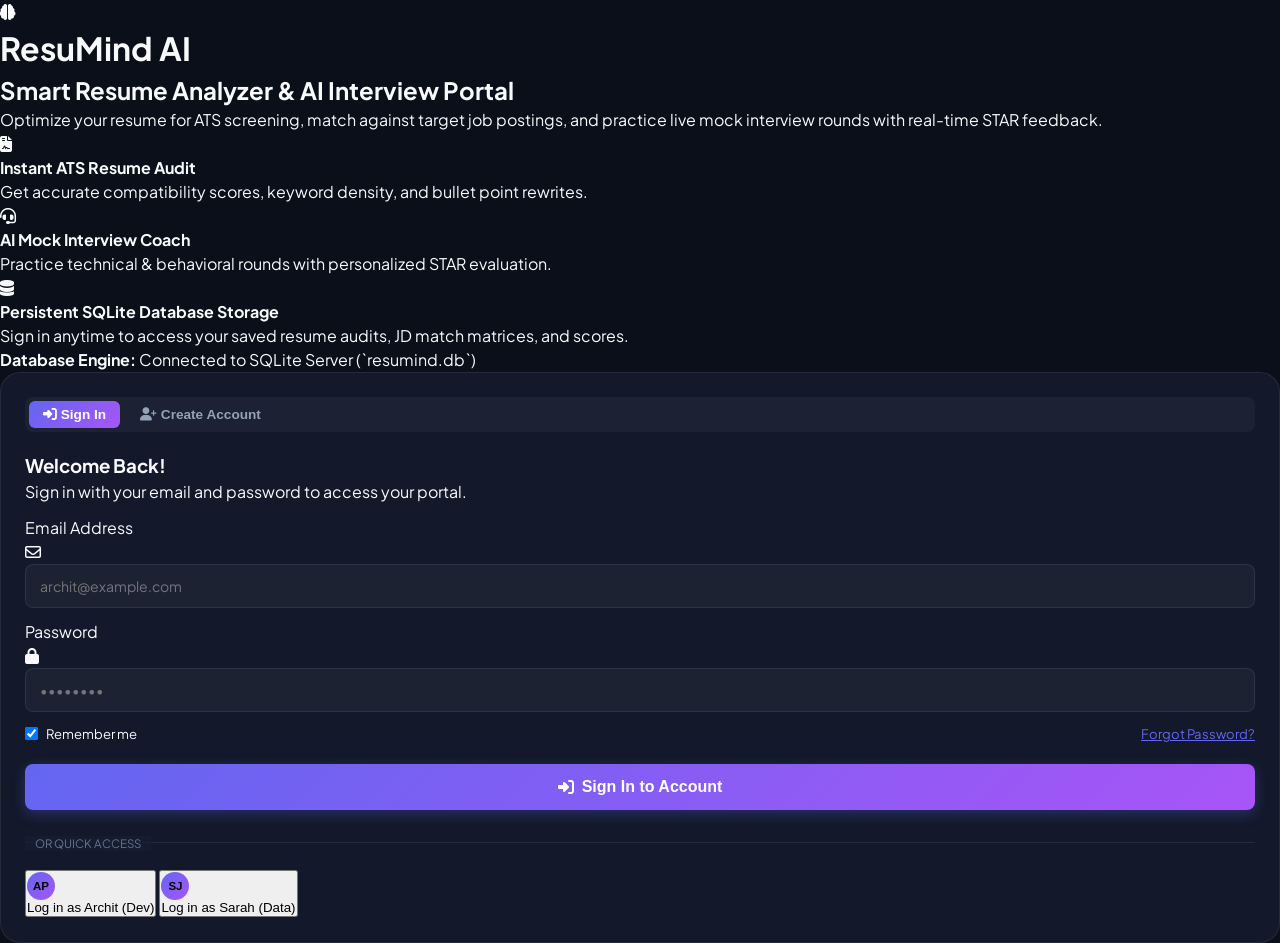
==== index.html @ c238dc4d "to change in INDEX new add option" ====
<!DOCTYPE html>
<html lang="en">

<head>
  <meta charset="UTF-8">
  <meta name="viewport" content="width=device-width, initial-scale=1.0">
  <title>ResuMind AI | Smart Resume Analyzer & Interview Portal</title>
  <link rel="preconnect" href="https://fonts.googleapis.com">
  <link rel="preconnect" href="https://fonts.gstatic.com" crossorigin>
  <link
    href="https://fonts.googleapis.com/css2?family=Plus+Jakarta+Sans:wght@300;400;500;600;700;800&family=Space+Grotesk:wght@500;700&display=swap"
    rel="stylesheet">
  <link rel="stylesheet" href="https://cdnjs.cloudflare.com/ajax/libs/font-awesome/6.4.0/css/all.min.css">
  <link rel="stylesheet" href="styles.css">
</head>

<body class="dark-theme">

  <!-- ==========================================================================
       DEDICATED FULL-SCREEN AUTHENTICATION & LANDING PAGE (VISUAL LOGIN / SIGNUP)
       ========================================================================== -->
  <div id="authLandingView" class="auth-landing-container">
    <div class="auth-landing-bg">
      <div class="glow-sphere sphere-1"></div>
      <div class="glow-sphere sphere-2"></div>
    </div>

    <div class="auth-landing-content">
      <!-- Left Column: Branding & Feature Highlights -->
      <div class="auth-brand-col">
        <div class="brand-large">
          <div class="logo-icon-lg">
            <i class="fa-solid fa-brain"></i>
          </div>
          <h1>ResuMind <span class="badge-ai-lg">AI</span></h1>
        </div>

        <h2 class="auth-hero-title">Smart Resume Analyzer & AI Interview Portal</h2>
        <p class="auth-hero-subtitle">Optimize your resume for ATS screening, match against target job postings, and
          practice live mock interview rounds with real-time STAR feedback.</p>

        <div class="feature-bullets">
          <div class="f-item">
            <div class="f-icon purple"><i class="fa-solid fa-file-contract"></i></div>
            <div>
              <strong>Instant ATS Resume Audit</strong>
              <p>Get accurate compatibility scores, keyword density, and bullet point rewrites.</p>
            </div>
          </div>

          <div class="f-item">
            <div class="f-icon blue"><i class="fa-solid fa-headset"></i></div>
            <div>
              <strong>AI Mock Interview Coach</strong>
              <p>Practice technical & behavioral rounds with personalized STAR evaluation.</p>
            </div>
          </div>

          <div class="f-item">
            <div class="f-icon emerald"><i class="fa-solid fa-database"></i></div>
            <div>
              <strong>Persistent SQLite Database Storage</strong>
              <p>Sign in anytime to access your saved resume audits, JD match matrices, and scores.</p>
            </div>
          </div>
        </div>

        <div class="auth-status-chip">
          <span class="dot online"></span> <strong>Database Engine:</strong> Connected to SQLite Server (`resumind.db`)
        </div>
      </div>

      <!-- Right Column: Login / Sign Up Card -->
      <div class="auth-card-col">
        <div class="glass-card auth-box">
          <div class="auth-box-header">
            <div class="auth-tabs">
              <button class="auth-tab-btn active" id="pageTabLogin" onclick="switchAuthPageView('login')">
                <i class="fa-solid fa-right-to-bracket"></i> Sign In
              </button>
              <button class="auth-tab-btn" id="pageTabRegister" onclick="switchAuthPageView('register')">
                <i class="fa-solid fa-user-plus"></i> Create Account
              </button>
            </div>
          </div>

          <div class="auth-box-body mt-4">
            <!-- SIGN IN FORM -->
            <form id="pageLoginForm" onsubmit="handlePageLoginSubmit(event)">
              <h3 class="auth-form-title">Welcome Back!</h3>
              <p class="auth-form-sub">Sign in with your email and password to access your portal.</p>

              <div class="form-group mt-3">
                <label>Email Address</label>
                <div class="input-icon-wrapper">
                  <i class="fa-regular fa-envelope input-icon"></i>
                  <input type="email" id="pLoginEmail" class="form-control ps-icon" placeholder="archit@example.com"
                    required>
                </div>
              </div>

              <div class="form-group mt-3">
                <label>Password</label>
                <div class="input-icon-wrapper">
                  <i class="fa-solid fa-lock input-icon"></i>
                  <input type="password" id="pLoginPassword" class="form-control ps-icon" placeholder="••••••••"
                    required>
                </div>
              </div>

              <div class="d-flex justify-content-between align-items-center mt-3" style="font-size: 0.82rem;">
                <label class="d-flex align-items-center gap-2" style="cursor: pointer;">
                  <input type="checkbox" checked> Remember me
                </label>
                <a href="#" class="text-purple" onclick="alert('Password reset link sent to registered email.')">Forgot
                  Password?</a>
              </div>

              <button type="submit" class="btn btn-primary w-100 mt-4 btn-lg" id="pLoginSubmitBtn">
                <i class="fa-solid fa-right-to-bracket"></i> Sign In to Account
              </button>

              <div class="or-divider mt-4"><span>OR QUICK ACCESS</span></div>

              <div class="demo-login-grid mt-3">
                <button type="button" class="btn-demo-chip"
                  onclick="quickLogin('archit@example.com', 'Archit Prajapati', 'Senior Full Stack Engineer')">
                  <span class="avatar-xs">AP</span> Log in as Archit (Dev)
                </button>
                <button type="button" class="btn-demo-chip"
                  onclick="quickLogin('sarah@example.com', 'Sarah Jenkins', 'Data Scientist')">
                  <span class="avatar-xs">SJ</span> Log in as Sarah (Data)
                </button>
              </div>
            </form>

            <!-- CREATE ACCOUNT FORM -->
            <form id="pageRegisterForm" class="hidden" onsubmit="handlePageRegisterSubmit(event)">
              <h3 class="auth-form-title">Create Free Account</h3>
              <p class="auth-form-sub">Register to save your resume versions, job matches, and interview logs to the
                database.</p>

              <div class="form-group mt-3">
                <label>Full Name</label>
                <div class="input-icon-wrapper">
                  <i class="fa-regular fa-user input-icon"></i>
                  <input type="text" id="pRegName" class="form-control ps-icon" placeholder="Archit Prajapati" required>
                </div>
              </div>

              <div class="form-group mt-3">
                <label>Email Address</label>
                <div class="input-icon-wrapper">
                  <i class="fa-regular fa-envelope input-icon"></i>
                  <input type="email" id="pRegEmail" class="form-control ps-icon" placeholder="archit@example.com"
                    required>
                </div>
              </div>

              <div class="form-group mt-3">
                <label>Target Job Role</label>
                <select id="pRegRole" class="form-select">
                  <option value="Senior Full Stack Software Engineer">Senior Full Stack Engineer</option>
                  <option value="Backend Developer (Node/Python)">Backend Developer</option>
                  <option value="Frontend Engineer (React/Next)">Frontend Engineer</option>
                  <option value="Data Scientist / AI Engineer">Data Scientist / AI Specialist</option>
                  <option value="DevOps & Cloud Engineer">DevOps & Cloud Engineer</option>
                  <option value="AI & Machine Learning">AI & ML</option>
                </select>
              </div>

              <div class="form-group mt-3">
                <label>Password</label>
                <div class="input-icon-wrapper">
                  <i class="fa-solid fa-lock input-icon"></i>
                  <input type="password" id="pRegPassword" class="form-control ps-icon"
                    placeholder="Create strong password" required>
                </div>
              </div>

              <button type="submit" class="btn btn-primary w-100 mt-4 btn-lg" id="pRegisterSubmitBtn">
                <i class="fa-solid fa-user-plus"></i> Create Account & Save to Database
              </button>
            </form>
          </div>
        </div>
      </div>
    </div>
  </div>

  <!-- ==========================================================================
       MAIN APPLICATION PORTAL (VISIBLE AFTER USER LOGS IN)
       ========================================================================== -->
  <div class="app-container hidden" id="mainAppPortal">
    <!-- Sidebar Navigation -->
    <aside class="sidebar">
      <div class="brand">
        <div class="logo-icon">
          <i class="fa-solid fa-brain"></i>
        </div>
        <div class="brand-text">
          <h2>ResuMind <span class="badge-ai">AI</span></h2>
          <p>Career Intelligence Suite</p>
        </div>
      </div>

      <nav class="nav-menu">
        <button class="nav-item active" data-tab="dashboard">
          <i class="fa-solid fa-chart-pie"></i>
          <span>Dashboard</span>
        </button>
        <button class="nav-item" data-tab="analyzer">
          <i class="fa-solid fa-file-contract"></i>
          <span>Resume Analyzer & ATS</span>
        </button>
        <button class="nav-item" data-tab="jd-match">
          <i class="fa-solid fa-bullseye"></i>
          <span>JD Matcher</span>
        </button>
        <button class="nav-item" data-tab="interview">
          <i class="fa-solid fa-headset"></i>
          <span>AI Mock Interview</span>
          <span class="live-tag">LIVE</span>
        </button>
        <button class="nav-item" data-tab="builder">
          <i class="fa-solid fa-wand-magic-sparkles"></i>
          <span>AI Resume Builder</span>
        </button>
      </nav>

      <div class="sidebar-card">
        <div class="sparkle-icon"><i class="fa-solid fa-bolt"></i></div>
        <h4 id="sidebarAiModelText">ResuMind AI Active</h4>
        <p id="sidebarAiProviderText">Backend AI Engine Connected</p>
        <div class="status-indicator">
          <span class="dot online" id="aiStatusDot"></span> <span id="aiStatusText">AI Online</span>
        </div>
      </div>

      <!-- User Profile Sidebar Footer -->
      <div class="user-profile-sm" id="sidebarUserProfile">
        <div class="avatar" id="sidebarAvatar">AP</div>
        <div class="user-info">
          <span class="name" id="sidebarUserName">Archit Prajapati</span>
          <span class="role" id="sidebarUserRole">Software Engineer</span>
        </div>
        <button class="btn-icon-xs ms-auto" title="Sign Out" onclick="logoutUser()"><i
            class="fa-solid fa-right-from-bracket"></i></button>
      </div>
    </aside>

    <!-- Main Content Area -->
    <main class="main-content">
      <!-- Top Header -->
      <header class="top-header">
        <div class="header-search">
          <i class="fa-solid fa-magnifying-glass"></i>
          <input type="text" placeholder="Search saved analyses, interview scenarios, templates...">
        </div>
        <div class="header-actions">
          <!-- Auth Header Pill -->
          <div id="authHeaderState"></div>

          <!-- Real AI is configured securely on the backend -->
          <button class="btn-icon" title="Notifications"><i class="fa-regular fa-bell"></i></button>
          <button class="btn btn-primary btn-sm" id="quickAnalyzeBtn" onclick="switchTab('analyzer')">
            <i class="fa-solid fa-plus"></i> New Analysis
          </button>
        </div>
      </header>

      <!-- TAB 1: DASHBOARD -->
      <section id="tab-dashboard" class="tab-page active">
        <div class="page-header">
          <div>
            <h1 class="page-title">Welcome back, <span id="welcomeUserNameText">Archit</span>!</h1>
            <p class="page-subtitle">Track your resume optimizations, ATS scores, and mock interview performance.</p>
          </div>
          <div class="date-badge" id="aiApiBannerBadge">
            <i class="fa-solid fa-database"></i> Database: <span class="text-green" id="dbStatusSpan">SQLite Active
              (`resumind.db`)</span>
          </div>
        </div>

        <div class="stats-grid">
          <div class="stat-card glass-card">
            <div class="stat-icon purple"><i class="fa-solid fa-gauge-high"></i></div>
            <div class="stat-details">
              <span class="stat-label">Avg ATS Score</span>
              <div class="stat-value-group">
                <h3 class="stat-number" id="dashAtsScore">88/100</h3>
                <span class="trend positive"><i class="fa-solid fa-arrow-trend-up"></i> +14%</span>
              </div>
              <p class="stat-sub">Top candidate tier</p>
            </div>
          </div>

          <div class="stat-card glass-card">
            <div class="stat-icon blue"><i class="fa-solid fa-comments"></i></div>
            <div class="stat-details">
              <span class="stat-label">Mock Interviews</span>
              <div class="stat-value-group">
                <h3 class="stat-number" id="dashInterviewCount">12 Sessions</h3>
                <span class="trend positive"><i class="fa-solid fa-circle-check"></i> 85% Mastery</span>
              </div>
              <p class="stat-sub">Completed with AI feedback</p>
            </div>
          </div>

          <div class="stat-card glass-card">
            <div class="stat-icon emerald"><i class="fa-solid fa-list-check"></i></div>
            <div class="stat-details">
              <span class="stat-label">Keyword Match Rate</span>
              <div class="stat-value-group">
                <h3 class="stat-number" id="dashMatchRate">92%</h3>
                <span class="trend positive"><i class="fa-solid fa-shield-halved"></i> Strong</span>
              </div>
              <p class="stat-sub">Aligned with target JD</p>
            </div>
          </div>

          <div class="stat-card glass-card">
            <div class="stat-icon amber"><i class="fa-solid fa-award"></i></div>
            <div class="stat-details">
              <span class="stat-label">Interview Readiness</span>
              <div class="stat-value-group">
                <h3 class="stat-number" id="dashReadinessLevel">High Ready</h3>
                <span class="badge badge-success">Shortlist Tier</span>
              </div>
              <p class="stat-sub">Based on AI simulations</p>
            </div>
          </div>
        </div>

        <div class="dashboard-grid">
          <!-- Recent Analyses -->
          <div class="dashboard-col left-col">
            <div class="card glass-card">
              <div class="card-header">
                <h3><i class="fa-solid fa-clock-rotate-left"></i> My Saved Resume Audits</h3>
                <button class="btn-text" onclick="switchTab('analyzer')">View All</button>
              </div>
              <div class="audit-list" id="dashboardAuditList"></div>
            </div>

            <!-- Quick Action Banners -->
            <div class="action-banner-grid">
              <div class="banner-card gradient-purple" onclick="switchTab('interview')">
                <div class="banner-text">
                  <h3>Start AI Mock Interview</h3>
                  <p>Practice live technical & behavioral questions with real-time feedback.</p>
                  <span class="btn-link">Launch Simulator <i class="fa-solid fa-arrow-right"></i></span>
                </div>
                <div class="banner-illustration"><i class="fa-solid fa-headset"></i></div>
              </div>

              <div class="banner-card gradient-blue" onclick="switchTab('jd-match')">
                <div class="banner-text">
                  <h3>Match Against Job Post</h3>
                  <p>Paste a job description to get instant keyword gap analysis.</p>
                  <span class="btn-link">Run Matcher <i class="fa-solid fa-arrow-right"></i></span>
                </div>
                <div class="banner-illustration"><i class="fa-solid fa-bullseye"></i></div>
              </div>
            </div>
          </div>

          <!-- Interview Readiness Radar & Insights -->
          <div class="dashboard-col right-col">
            <div class="card glass-card">
              <div class="card-header">
                <h3><i class="fa-solid fa-chart-radar"></i> Skill Breakdown</h3>
              </div>
              <div class="skill-bars">
                <div class="skill-bar-item">
                  <div class="skill-info">
                    <span>Technical Knowledge</span>
                    <span>90%</span>
                  </div>
                  <div class="progress-bg">
                    <div class="progress-fill" style="width: 90%;"></div>
                  </div>
                </div>
                <div class="skill-bar-item">
                  <div class="skill-info">
                    <span>STAR Method Answer Structure</span>
                    <span>82%</span>
                  </div>
                  <div class="progress-bg">
                    <div class="progress-fill" style="width: 82%;"></div>
                  </div>
                </div>
                <div class="skill-bar-item">
                  <div class="skill-info">
                    <span>ATS Formatting & Keywords</span>
                    <span>95%</span>
                  </div>
                  <div class="progress-bg">
                    <div class="progress-fill" style="width: 95%;"></div>
                  </div>
                </div>
              </div>
              <div class="ai-tip-box mt-4">
                <i class="fa-solid fa-database"></i>
                <p><strong>Database Status:</strong> All your resume audits, mock interview scores, and custom templates
                  are securely saved to your account in SQLite!</p>
              </div>
            </div>
          </div>
        </div>
      </section>

      <!-- TAB 2: RESUME ANALYZER & ATS -->
      <section id="tab-analyzer" class="tab-page">
        <div class="page-header">
          <div>
            <h1 class="page-title">Smart Resume Audit & ATS Breakdown</h1>
            <p class="page-subtitle">Upload your resume or paste resume text to get real AI scoring, formatting checks,
              and action verb enhancements.</p>
          </div>
        </div>

        <div class="analyzer-grid">
          <div class="card glass-card upload-section">
            <h3><i class="fa-solid fa-cloud-arrow-up"></i> Upload or Paste Resume</h3>

            <div class="drop-zone" id="dropZone">
              <div class="drop-zone-icon"><i class="fa-solid fa-file-arrow-up"></i></div>
              <h4>Drag & drop your resume file (.txt, .pdf)</h4>
              <p>Supports Text, PDF, or Word</p>
              <div class="or-divider"><span>OR</span></div>
              <input type="file" id="resumeFileInput" hidden accept=".pdf,.docx,.txt">
              <button class="btn btn-secondary" onclick="document.getElementById('resumeFileInput').click()">Browse
                Files</button>
            </div>

            <div class="form-group mt-3 text-start">
              <label>Or Paste Raw Resume Text directly:</label>
              <textarea id="rawResumeTextArea" class="form-textarea" rows="5"
                placeholder="Paste your full resume text here for real-time AI parsing..."></textarea>
            </div>

            <button class="btn btn-primary w-100 mt-3" id="analyzeResumeBtn">
              <i class="fa-solid fa-wand-magic-sparkles"></i> Analyze Resume with AI
            </button>

            <div class="sample-load-box">
              <span>Or load sample candidate profile:</span>
              <div class="sample-btns">
                <button class="btn-chip" onclick="loadSampleResume('software_eng')">Fullstack Developer</button>
                <button class="btn-chip" onclick="loadSampleResume('data_sci')">Data Scientist</button>
              </div>
            </div>
          </div>

          <div class="card glass-card audit-results-section" id="analysisResults">
            <div class="card-header">
              <h3><i class="fa-solid fa-square-poll-vertical"></i> AI Audit Report</h3>
              <span class="badge badge-purple" id="resumeRoleTag">Target: Senior Software Engineer</span>
            </div>

            <div class="score-banner">
              <div class="overall-score-circle">
                <svg viewBox="0 0 100 100">
                  <circle cx="50" cy="50" r="42" class="bg-circle"></circle>
                  <circle cx="50" cy="50" r="42" class="score-progress" id="scoreCircleProgress"
                    style="stroke-dashoffset: 40;"></circle>
                </svg>
                <div class="score-text">
                  <span id="scoreValue">88</span>
                  <small>/100</small>
                </div>
              </div>
              <div class="score-summary">
                <h4 id="scoreHeadline">Excellent ATS Compatibility!</h4>
                <p id="scoreSubhead">Your resume parses well with standard applicant tracking systems (Greenhouse,
                  Lever, Workday).</p>
                <div class="score-tags" id="scoreTagsBox">
                  <span class="tag tag-pass"><i class="fa-solid fa-check"></i> Clean Layout</span>
                  <span class="tag tag-pass"><i class="fa-solid fa-check"></i> Standard Fonts</span>
                  <span class="tag tag-warn"><i class="fa-solid fa-triangle-exclamation"></i> 2 Weak Action Verbs</span>
                </div>
              </div>
            </div>

            <div class="report-tabs">
              <button class="report-tab-btn active" data-report="ats">ATS Checks</button>
              <button class="report-tab-btn" data-report="keywords">Keywords Found</button>
              <button class="report-tab-btn" data-report="bullets">Bullet Point Enhancer</button>
            </div>

            <div class="report-content-box">
              <div id="subtab-ats" class="subtab-content active">
                <div class="check-list" id="atsCheckList">
                  <div class="check-item status-pass">
                    <i class="fa-solid fa-circle-check"></i>
                    <div class="check-details">
                      <strong>Contact Info & Links</strong>
                      <p>Email, Phone, LinkedIn, and GitHub links cleanly parsed.</p>
                    </div>
                  </div>
                  <div class="check-item status-pass">
                    <i class="fa-solid fa-circle-check"></i>
                    <div class="check-details">
                      <strong>Section Headings</strong>
                      <p>Standard sections detected: Experience, Education, Projects, Skills.</p>
                    </div>
                  </div>
                </div>
              </div>

              <div id="subtab-keywords" class="subtab-content">
                <div class="keyword-cloud-section">
                  <h4>Extracted Core Skills</h4>
                  <div class="pill-group" id="detectedSkills">
                    <span class="pill pill-green">JavaScript (ES6+)</span>
                    <span class="pill pill-green">React.js</span>
                    <span class="pill pill-green">Node.js</span>
                    <span class="pill pill-green">TypeScript</span>
                    <span class="pill pill-green">REST APIs</span>
                    <span class="pill pill-green">PostgreSQL</span>
                  </div>

                  <h4 class="mt-4">Missing High-Impact Industry Keywords</h4>
                  <div class="pill-group" id="missingSkills">
                    <span class="pill pill-red">+ CI/CD Pipelines</span>
                    <span class="pill pill-red">+ GraphQL</span>
                    <span class="pill pill-red">+ Microservices</span>
                  </div>
                </div>
              </div>

              <div id="subtab-bullets" class="subtab-content">
                <div id="bulletEnhanceContainer">
                  <div class="bullet-rewrite-card">
                    <div class="original-bullet">
                      <span class="label">Original Bullet Point:</span>
                      <p>"Worked on backend APIs using Node.js and improved application speed."</p>
                    </div>
                    <div class="ai-suggestion-box">
                      <span class="label-ai"><i class="fa-solid fa-wand-magic-sparkles"></i> AI Re-engineered (STAR
                        Method):</span>
                      <p class="highlight-text">"Architected and optimized scalable RESTful microservices using Node.js
                        & Express, reducing API response times by 38% for over 100k daily active users."</p>
                      <button class="btn btn-secondary btn-xs" onclick="copyText(this)">Copy Rewritten Bullet</button>
                    </div>
                  </div>
                </div>
              </div>
            </div>

          </div>
        </div>
      </section>

      <!-- TAB 3: JD MATCHER -->
      <section id="tab-jd-match" class="tab-page">
        <div class="page-header">
          <div>
            <h1 class="page-title">Job Description vs Resume Matcher</h1>
            <p class="page-subtitle">Compare your resume against a specific target job posting to uncover exact keyword
              gaps with AI.</p>
          </div>
        </div>

        <div class="jd-grid">
          <div class="card glass-card">
            <h3><i class="fa-solid fa-file-user"></i> 1. Enter Resume Text</h3>
            <textarea id="jdResumeTextArea" class="form-textarea" rows="5"
              placeholder="Paste your resume text here (or leave blank to use analyzed resume)..."></textarea>

            <h3 class="mt-4"><i class="fa-solid fa-align-left"></i> 2. Paste Job Description (JD)</h3>
            <textarea id="jdTextArea" class="form-textarea" rows="6"
              placeholder="Paste the target job requirements, responsibilities, and required qualifications here..."></textarea>

            <button class="btn btn-primary w-100 mt-3" id="runJdMatchBtn">
              <i class="fa-solid fa-bolt"></i> Run AI Matcher & Skill Gap Analysis
            </button>
          </div>

          <div class="card glass-card" id="jdMatchOutput">
            <h3><i class="fa-solid fa-bullseye"></i> Job Match Analysis</h3>

            <div class="match-score-header">
              <div class="match-badge">
                <span class="match-percent" id="matchPercentVal">78%</span>
                <span class="match-label">Match Score</span>
              </div>
              <div class="match-summary-text">
                <h4 id="matchTitle">Moderate-High Alignment</h4>
                <p id="matchDesc">You meet 8 out of 11 core requirements for this position. Adding specific missing tech
                  terms will put your profile in the shortlisted tier.</p>
              </div>
            </div>

            <div class="gap-matrix mt-4">
              <h4>Skill Alignment Matrix</h4>
              <table class="matrix-table">
                <thead>
                  <tr>
                    <th>Required Skill in JD</th>
                    <th>Status in Resume</th>
                    <th>Recommendation</th>
                  </tr>
                </thead>
                <tbody id="matrixBody">
                  <tr>
                    <td><strong>Node.js & Express</strong></td>
                    <td><span class="tag tag-pass">Found</span></td>
                    <td>Keep in top skills section</td>
                  </tr>
                  <tr>
                    <td><strong>React.js & State Mgmt</strong></td>
                    <td><span class="tag tag-pass">Found</span></td>
                    <td>Highlight Redux / Context API</td>
                  </tr>
                  <tr>
                    <td><strong>Kubernetes / Helm</strong></td>
                    <td><span class="tag tag-fail">Missing</span></td>
                    <td>Add under DevOps / Deployment tools</td>
                  </tr>
                </tbody>
              </table>
            </div>

            <div class="ai-tip-box mt-4">
              <i class="fa-solid fa-lightbulb"></i>
              <p id="jdMatchProTip"><strong>Pro-Tip:</strong> Tailor your resume summary by weaving key missing job
                posting terms into your latest project experience.</p>
            </div>
          </div>
        </div>
      </section>

      <!-- TAB 4: AI MOCK INTERVIEW SIMULATOR -->
      <section id="tab-interview" class="tab-page">
        <div class="page-header">
          <div>
            <h1 class="page-title">AI Mock Interview Simulator</h1>
            <p class="page-subtitle">Practice interactive tech & behavioral interview rounds with real-time AI
              evaluation & STAR feedback.</p>
          </div>
          <div class="badge badge-purple"><i class="fa-solid fa-brain"></i> Real AI Interview Coach</div>
        </div>

        <div class="interview-container">
          <div class="card glass-card interview-setup" id="interviewSetupCard">
            <h3><i class="fa-solid fa-sliders"></i> Configure Interview Session</h3>
            <div class="form-row mt-3">
              <div class="form-group">
                <label>Job Role Focus</label>
                <select id="interviewRoleSelect" class="form-select">
                  <option value="Full Stack Developer">Full Stack Software Engineer</option>
                  <option value="Backend Developer">Backend (Node.js/Python) Engineer</option>
                  <option value="Frontend Developer">Frontend (React/Next.js) Specialist</option>
                  <option value="Data Scientist / AI Engineer">Data Scientist / AI Engineer</option>
                  <option value="DevOps / Cloud Engineer">DevOps & Cloud Engineer</option>
                </select>
              </div>
              <div class="form-group">
                <label>Round Type</label>
                <select id="interviewRoundSelect" class="form-select">
                  <option value="Technical Core & System Architecture">Technical Core & System Architecture</option>
                  <option value="Behavioral (STAR Method)">Behavioral & Leadership (STAR Method)</option>
                  <option value="HR & Culture Fit">HR & Career Goals</option>
                </select>
              </div>
              <div class="form-group">
                <label>Difficulty Level</label>
                <select id="interviewDiffSelect" class="form-select">
                  <option value="Mid-Level">Mid-Level (3+ yrs exp)</option>
                  <option value="Senior Lead">Senior / Lead Architect</option>
                  <option value="Entry Level">Entry / Junior Engineer</option>
                </select>
              </div>
            </div>
            <button class="btn btn-primary btn-lg mt-4" id="startInterviewBtn">
              <i class="fa-solid fa-play"></i> Launch AI Interview Session
            </button>
          </div>

          <div class="interview-stage hidden" id="interviewStage">
            <div class="interviewer-card glass-card">
              <div class="interviewer-header">
                <div class="ai-avatar">
                  <i class="fa-solid fa-robot"></i>
                  <span class="pulse-ring"></span>
                </div>
                <div>
                  <h4>AI Interviewer (Alex)</h4>
                  <span class="role-badge" id="activeRoleBadge">Full Stack Engineer Round</span>
                </div>
                <div class="session-timer ms-auto">
                  <i class="fa-solid fa-clock"></i> <span id="sessionTime">Live Session</span>
                </div>
              </div>

              <div class="question-box">
                <div class="d-flex justify-content-between align-items-center">
                  <span class="q-label" id="qNumberLabel">Question 1 of 3</span>
                  <button class="btn btn-secondary btn-xs" id="genNewAiQuestionBtn" title="Generate New AI Question"><i
                      class="fa-solid fa-arrows-rotate"></i> Generate New Question</button>
                </div>
                <h3 id="currentQuestionText">"Can you walk me through a complex architectural challenge you faced when
                  building a Node.js microservice backend, and how you handled high concurrency?"</h3>
                <div class="q-hints mt-2">
                  <span class="hint-tag" id="qHintTag"><i class="fa-solid fa-tag"></i> Key Focus: Bottlenecks, Caching,
                    Event Loop</span>
                </div>
              </div>

              <div class="answer-section mt-4">
                <div class="answer-header">
                  <label><i class="fa-solid fa-microphone"></i> Your Response (Speak or Type)</label>
                  <div class="input-mode-toggle">
                    <button class="mode-btn active" id="btnModeText"><i class="fa-solid fa-keyboard"></i> Text</button>
                    <button class="mode-btn" id="btnModeVoice"><i class="fa-solid fa-microphone"></i> Voice Mic</button>
                  </div>
                </div>

                <textarea id="candidateAnswerText" class="form-textarea" rows="5"
                  placeholder="Type your answer using the STAR method (Situation, Task, Action, Result)... Or click 'Voice Mic' to speak."></textarea>

                <div class="answer-controls mt-3">
                  <button class="btn btn-secondary" onclick="loadSampleAnswer()">
                    <i class="fa-solid fa-magic"></i> Insert Example Answer
                  </button>
                  <button class="btn btn-primary ms-auto" id="submitAnswerBtn">
                    Submit Answer for AI Evaluation <i class="fa-solid fa-paper-plane"></i>
                  </button>
                </div>
              </div>
            </div>

            <div class="card glass-card evaluation-panel hidden" id="evaluationPanel">
              <div class="card-header">
                <h3><i class="fa-solid fa-award"></i> Live AI STAR Feedback</h3>
                <span class="badge badge-success" id="evalScoreBadge">Score: 8.5/10</span>
              </div>

              <div class="eval-grid mt-3">
                <div class="eval-box">
                  <h4><i class="fa-solid fa-thumbs-up text-green"></i> Key Strengths</h4>
                  <ul class="eval-list" id="evalStrengths">
                    <li>Clearly articulated the architectural challenge.</li>
                  </ul>
                </div>

                <div class="eval-box">
                  <h4><i class="fa-solid fa-triangle-exclamation text-amber"></i> Missed Key Concepts</h4>
                  <ul class="eval-list" id="evalMissed">
                    <li>Add specific quantitative metrics.</li>
                  </ul>
                </div>
              </div>

              <div class="improved-answer-box mt-3">
                <h4><i class="fa-solid fa-wand-magic-sparkles text-purple"></i> Model Answer Strategy</h4>
                <p id="improvedAnswerText">"In my previous project..."</p>
              </div>

              <div class="mt-4 text-end">
                <button class="btn btn-primary" id="nextQuestionBtn">Next Question <i
                    class="fa-solid fa-chevron-right"></i></button>
              </div>
            </div>
          </div>
        </div>
      </section>

      <!-- TAB 5: AI RESUME BUILDER -->
      <section id="tab-builder" class="tab-page">
        <div class="page-header">
          <div>
            <h1 class="page-title">AI Smart Resume Builder</h1>
            <p class="page-subtitle">Generate tailored, ATS-ready resume layouts powered by real AI bullet point
              rewriting.</p>
          </div>
          <button class="btn btn-primary" onclick="window.print()">
            <i class="fa-solid fa-download"></i> Print / Save PDF
          </button>
        </div>

        <div class="builder-layout">
          <div class="card glass-card builder-form">
            <h3><i class="fa-solid fa-pen-to-square"></i> Resume Content Generator</h3>

            <div class="form-group mt-3">
              <label>Target Job Title</label>
              <input type="text" class="form-control" value="Senior Full Stack Software Engineer" id="bRoleInput">
            </div>

            <div class="form-group mt-3">
              <label>Professional Summary</label>
              <div class="input-with-ai">
                <textarea class="form-textarea" rows="3"
                  id="bSummaryInput">Results-driven Full Stack Engineer with 4+ years of experience engineering high-throughput web applications, Node.js microservices, and React frontends.</textarea>
                <button class="btn-ai-sparkle" title="AI Enhance Summary" id="btnAiEnhanceSummary"
                  onclick="enhanceSummaryWithAI()"><i class="fa-solid fa-wand-magic-sparkles"></i> Real AI
                  Enhance</button>
              </div>
            </div>

            <div class="form-group mt-3">
              <label>Top Skills (Comma Separated)</label>
              <input type="text" class="form-control"
                value="JavaScript, TypeScript, React.js, Node.js, Express, PostgreSQL, Docker, AWS, Git"
                id="bSkillsInput">
            </div>
          </div>

          <div class="resume-preview-sheet">
            <div class="resume-document" id="resumePreviewDoc">
              <div class="res-header">
                <h1 id="pvName">USER</h1>
                <p class="res-title" id="pvTitle">SENIOR FULL STACK SOFTWARE ENGINEER</p>
                <div class="res-contact">
                  <span><i class="fa-solid fa-envelope"></i> USER@example.com</span> |
                  <span><i class="fa-solid fa-phone"></i> +91 98765 43210</span> |
                  <span><i class="fa-brands fa-linkedin"></i> linkedin.com/in/archit</span> |
                  <span><i class="fa-solid fa-location-dot"></i> India</span>
                </div>
              </div>

              <div class="res-section">
                <h2>PROFESSIONAL SUMMARY</h2>
                <div class="res-divider"></div>
                <p id="pvSummary">Results-driven Full Stack Engineer with 4+ years of experience engineering
                  high-throughput web applications, Node.js microservices, and React frontends. Specialized in API
                  optimization, clean architecture, and CI/CD pipelines.</p>
              </div>

              <div class="res-section mt-3">
                <h2>TECHNICAL SKILLS</h2>
                <div class="res-divider"></div>
                <p id="pvSkills"><strong>Languages & Frameworks:</strong> JavaScript (ES6+), TypeScript, React.js,
                  Node.js, Express, Next.js, HTML5/CSS3<br>
                  <strong>Databases & Cloud:</strong> PostgreSQL, MongoDB, Redis, Docker, AWS (S3, EC2), Git
                </p>
              </div>

              <div class="res-section mt-3">
                <h2>WORK EXPERIENCE</h2>
                <div class="res-divider"></div>
                <div class="exp-item">
                  <div class="exp-header">
                    <strong>Senior Full Stack Developer — TechNova Solutions</strong>
                    <span>2024 – Present</span>
                  </div>
                  <ul>
                    <li>Architected scalable RESTful microservices using Node.js & Express, reducing API response times
                      by 38% for over 100k daily users.</li>
                    <li>Engineered 25+ reusable modular UI components using React.js and TypeScript, accelerating
                      frontend dev velocity by 30%.</li>
                    <li>Streamlined deployment pipelines using Docker and GitHub Actions, cutting staging setup time by
                      45%.</li>
                  </ul>
                </div>
              </div>

              <div class="res-section mt-3">
                <h2>EDUCATION</h2>
                <div class="res-divider"></div>
                <div class="exp-header">
                  <strong>B.Tech in Computer Science & Engineering</strong>
                  <span>2020 – 2024</span>
                </div>
              </div>
            </div>
          </div>
        </div>
      </section>
    </main>
  </div>

  <!-- Real AI API Settings modal removed (configured securely on backend) -->

  <script src="app.js"></script>
</body>

</html>
---- styles.css ----
/* ==========================================================================
   ResuMind AI - Smart Resume Analyzer & Interview Prep Portal Design System
   ========================================================================== */

:root {
  --bg-dark: #0b0f19;
  --bg-sidebar: #111726;
  --bg-card: rgba(23, 31, 50, 0.7);
  --bg-card-hover: rgba(30, 41, 66, 0.8);
  --border-color: rgba(255, 255, 255, 0.08);
  --border-light: rgba(255, 255, 255, 0.15);
  
  --primary-accent: #6366f1;
  --primary-gradient: linear-gradient(135deg, #6366f1 0%, #a855f7 100%);
  --secondary-gradient: linear-gradient(135deg, #3b82f6 0%, #06b6d4 100%);
  --emerald-gradient: linear-gradient(135deg, #10b981 0%, #059669 100%);
  --amber-gradient: linear-gradient(135deg, #f59e0b 0%, #d97706 100%);
  
  --text-main: #f8fafc;
  --text-muted: #94a3b8;
  --text-dim: #64748b;
  
  --status-success: #10b981;
  --status-warning: #f59e0b;
  --status-danger: #ef4444;
  
  --font-heading: 'Plus Jakarta Sans', sans-serif;
  --font-body: 'Plus Jakarta Sans', sans-serif;
  --font-code: 'Space Grotesk', monospace;
  
  --radius-sm: 8px;
  --radius-md: 14px;
  --radius-lg: 20px;
  --shadow-glow: 0 0 25px rgba(99, 102, 241, 0.25);
}

* {
  box-sizing: border-box;
  margin: 0;
  padding: 0;
}

body.dark-theme {
  background-color: var(--bg-dark);
  color: var(--text-main);
  font-family: var(--font-body);
  line-height: 1.5;
  overflow-x: hidden;
}

/* App Layout Grid */
.app-container {
  display: flex;
  min-height: 100vh;
}

/* Sidebar Styles */
.sidebar {
  width: 270px;
  background-color: var(--bg-sidebar);
  border-right: 1px solid var(--border-color);
  display: flex;
  flex-direction: column;
  padding: 24px 18px;
  position: fixed;
  height: 100vh;
  z-index: 100;
}

.brand {
  display: flex;
  align-items: center;
  gap: 12px;
  margin-bottom: 32px;
  padding-left: 6px;
}

.logo-icon {
  width: 42px;
  height: 42px;
  background: var(--primary-gradient);
  border-radius: var(--radius-md);
  display: flex;
  align-items: center;
  justify-content: center;
  font-size: 20px;
  color: #fff;
  box-shadow: var(--shadow-glow);
}

.brand-text h2 {
  font-size: 1.25rem;
  font-weight: 800;
  letter-spacing: -0.5px;
}

.badge-ai {
  background: var(--primary-gradient);
  font-size: 0.65rem;
  padding: 2px 6px;
  border-radius: 4px;
  vertical-align: super;
}

.brand-text p {
  font-size: 0.75rem;
  color: var(--text-muted);
}

/* Navigation Menu */
.nav-menu {
  display: flex;
  flex-direction: column;
  gap: 6px;
  flex: 1;
}

.nav-item {
  display: flex;
  align-items: center;
  gap: 14px;
  padding: 12px 16px;
  background: transparent;
  border: none;
  color: var(--text-muted);
  border-radius: var(--radius-md);
  font-size: 0.92rem;
  font-weight: 600;
  cursor: pointer;
  transition: all 0.25s ease;
  text-align: left;
  position: relative;
}

.nav-item i {
  font-size: 1.1rem;
  width: 20px;
}

.nav-item:hover {
  background: rgba(255, 255, 255, 0.05);
  color: var(--text-main);
}

.nav-item.active {
  background: var(--primary-gradient);
  color: #ffffff;
  box-shadow: 0 4px 15px rgba(99, 102, 241, 0.35);
}

.live-tag {
  margin-left: auto;
  font-size: 0.65rem;
  background: #ef4444;
  color: white;
  padding: 2px 6px;
  border-radius: 10px;
  font-weight: 700;
}

.sidebar-card {
  background: rgba(255, 255, 255, 0.03);
  border: 1px solid var(--border-color);
  padding: 16px;
  border-radius: var(--radius-md);
  margin-bottom: 20px;
}

.sparkle-icon {
  color: var(--status-warning);
  margin-bottom: 6px;
}

.sidebar-card h4 {
  font-size: 0.85rem;
  font-weight: 700;
}

.sidebar-card p {
  font-size: 0.75rem;
  color: var(--text-dim);
  margin-top: 2px;
}

.status-indicator {
  font-size: 0.72rem;
  color: var(--text-muted);
  margin-top: 8px;
  display: flex;
  align-items: center;
  gap: 6px;
}

.dot {
  width: 8px;
  height: 8px;
  border-radius: 50%;
  background-color: var(--status-warning);
}

.dot.online {
  background-color: var(--status-success);
  box-shadow: 0 0 8px var(--status-success);
}

.user-profile-sm {
  display: flex;
  align-items: center;
  gap: 12px;
  padding-top: 14px;
  border-top: 1px solid var(--border-color);
}

.avatar {
  width: 36px;
  height: 36px;
  border-radius: 50%;
  background: var(--secondary-gradient);
  display: flex;
  align-items: center;
  justify-content: center;
  font-size: 0.85rem;
  font-weight: 700;
}

.user-info {
  display: flex;
  flex-direction: column;
}

.user-info .name {
  font-size: 0.85rem;
  font-weight: 700;
}

.user-info .role {
  font-size: 0.72rem;
  color: var(--text-muted);
}

.btn-icon-xs {
  background: transparent;
  border: none;
  color: var(--text-dim);
  cursor: pointer;
  font-size: 0.9rem;
  transition: color 0.2s ease;
}

.btn-icon-xs:hover {
  color: var(--status-danger);
}

/* Main Content Layout */
.main-content {
  margin-left: 270px;
  flex: 1;
  padding: 24px 36px;
  max-width: 1400px;
}

/* Top Header */
.top-header {
  display: flex;
  justify-content: space-between;
  align-items: center;
  margin-bottom: 28px;
}

.header-search {
  display: flex;
  align-items: center;
  gap: 10px;
  background: rgba(255, 255, 255, 0.04);
  border: 1px solid var(--border-color);
  border-radius: 30px;
  padding: 8px 18px;
  width: 380px;
}

.header-search input {
  background: transparent;
  border: none;
  outline: none;
  color: var(--text-main);
  font-size: 0.88rem;
  width: 100%;
}

.header-actions {
  display: flex;
  align-items: center;
  gap: 12px;
}

.btn-icon {
  width: 40px;
  height: 40px;
  border-radius: 50%;
  background: rgba(255, 255, 255, 0.04);
  border: 1px solid var(--border-color);
  color: var(--text-muted);
  cursor: pointer;
  transition: all 0.2s ease;
}

.btn-icon:hover {
  background: rgba(255, 255, 255, 0.1);
  color: #fff;
}

/* Auth Header Pill */
.user-header-pill {
  display: flex;
  align-items: center;
  gap: 10px;
  background: rgba(255, 255, 255, 0.04);
  border: 1px solid var(--border-color);
  padding: 4px 12px 4px 6px;
  border-radius: 30px;
}

.avatar-xs {
  width: 28px;
  height: 28px;
  border-radius: 50%;
  background: var(--primary-gradient);
  display: flex;
  align-items: center;
  justify-content: center;
  font-size: 0.72rem;
  font-weight: 800;
}

.user-name-sm {
  font-size: 0.82rem;
  font-weight: 700;
}

/* Tab Page Control */
.tab-page {
  display: none;
  animation: fadeIn 0.3s ease;
}

.tab-page.active {
  display: block;
}

@keyframes fadeIn {
  from { opacity: 0; transform: translateY(6px); }
  to { opacity: 1; transform: translateY(0); }
}

/* Common Page Header */
.page-header {
  display: flex;
  justify-content: space-between;
  align-items: flex-start;
  margin-bottom: 24px;
}

.page-title {
  font-size: 1.75rem;
  font-weight: 800;
  letter-spacing: -0.5px;
}

.page-subtitle {
  color: var(--text-muted);
  font-size: 0.92rem;
  margin-top: 4px;
}

.date-badge {
  background: rgba(255, 255, 255, 0.04);
  border: 1px solid var(--border-color);
  padding: 6px 14px;
  border-radius: 20px;
  font-size: 0.8rem;
  color: var(--text-muted);
}

/* Glassmorphism Cards */
.glass-card {
  background: var(--bg-card);
  backdrop-filter: blur(12px);
  border: 1px solid var(--border-color);
  border-radius: var(--radius-lg);
  padding: 24px;
}

/* Stat Cards Grid */
.stats-grid {
  display: grid;
  grid-template-columns: repeat(auto-fit, minmax(240px, 1fr));
  gap: 20px;
  margin-bottom: 28px;
}

.stat-card {
  display: flex;
  align-items: flex-start;
  gap: 16px;
}

.stat-icon {
  width: 48px;
  height: 48px;
  border-radius: var(--radius-md);
  display: flex;
  align-items: center;
  justify-content: center;
  font-size: 1.25rem;
  color: #fff;
}

.stat-icon.purple { background: var(--primary-gradient); }
.stat-icon.blue { background: var(--secondary-gradient); }
.stat-icon.emerald { background: var(--emerald-gradient); }
.stat-icon.amber { background: var(--amber-gradient); }

.stat-details {
  flex: 1;
}

.stat-label {
  font-size: 0.8rem;
  color: var(--text-muted);
  font-weight: 600;
  text-transform: uppercase;
  letter-spacing: 0.5px;
}

.stat-value-group {
  display: flex;
  align-items: baseline;
  gap: 10px;
  margin-top: 4px;
}

.stat-number {
  font-size: 1.6rem;
  font-weight: 800;
}

.trend {
  font-size: 0.78rem;
  font-weight: 700;
}

.trend.positive { color: var(--status-success); }

.stat-sub {
  font-size: 0.75rem;
  color: var(--text-dim);
  margin-top: 2px;
}

/* Dashboard Grid */
.dashboard-grid {
  display: grid;
  grid-template-columns: 1fr 380px;
  gap: 24px;
}

.card-header {
  display: flex;
  justify-content: space-between;
  align-items: center;
  margin-bottom: 18px;
}

.card-header h3 {
  font-size: 1.1rem;
  font-weight: 700;
  display: flex;
  align-items: center;
  gap: 10px;
}

/* Audit Items List */
.audit-list {
  display: flex;
  flex-direction: column;
  gap: 12px;
}

.audit-item {
  display: flex;
  align-items: center;
  gap: 14px;
  padding: 12px 16px;
  background: rgba(255, 255, 255, 0.02);
  border: 1px solid var(--border-color);
  border-radius: var(--radius-md);
  transition: all 0.2s ease;
}

.audit-item:hover {
  background: rgba(255, 255, 255, 0.05);
}

.file-icon {
  font-size: 1.5rem;
  color: var(--primary-accent);
}

.audit-info {
  flex: 1;
}

.audit-info h4 {
  font-size: 0.9rem;
  font-weight: 700;
}

.audit-info span {
  font-size: 0.75rem;
  color: var(--text-dim);
}

.audit-score {
  width: 40px;
  height: 40px;
  border-radius: 50%;
  display: flex;
  align-items: center;
  justify-content: center;
  font-weight: 800;
  font-size: 0.9rem;
}

.score-high {
  background: rgba(16, 185, 129, 0.15);
  color: var(--status-success);
  border: 1px solid var(--status-success);
}

.score-mid {
  background: rgba(245, 158, 11, 0.15);
  color: var(--status-warning);
  border: 1px solid var(--status-warning);
}

/* Action Banners */
.action-banner-grid {
  display: grid;
  grid-template-columns: 1fr 1fr;
  gap: 18px;
  margin-top: 20px;
}

.banner-card {
  padding: 20px;
  border-radius: var(--radius-lg);
  display: flex;
  justify-content: space-between;
  align-items: center;
  cursor: pointer;
  transition: transform 0.25s ease, box-shadow 0.25s ease;
}

.banner-card:hover {
  transform: translateY(-4px);
  box-shadow: 0 8px 25px rgba(0, 0, 0, 0.4);
}

.gradient-purple { background: var(--primary-gradient); }
.gradient-blue { background: var(--secondary-gradient); }

.banner-text h3 {
  font-size: 1.05rem;
  font-weight: 800;
}

.banner-text p {
  font-size: 0.78rem;
  opacity: 0.9;
  margin-top: 4px;
}

.btn-link {
  display: inline-block;
  margin-top: 12px;
  font-size: 0.8rem;
  font-weight: 700;
}

.banner-illustration {
  font-size: 2.5rem;
  opacity: 0.4;
}

/* Skill Bars */
.skill-bars {
  display: flex;
  flex-direction: column;
  gap: 16px;
}

.skill-info {
  display: flex;
  justify-content: space-between;
  font-size: 0.82rem;
  font-weight: 600;
  margin-bottom: 6px;
}

.progress-bg {
  height: 8px;
  background: rgba(245, 238, 238, 0.537);
  border-radius: 10px;
  overflow: hidden;
}

.progress-fill {
  height: 100%;
  background: var(--primary-gradient);
  border-radius: 10px;
}

.ai-tip-box {
  background: rgba(99, 102, 241, 0.1);
  border: 1px solid rgba(99, 102, 241, 0.3);
  padding: 14px;
  border-radius: var(--radius-md);
  display: flex;
  gap: 12px;
  align-items: flex-start;
}

.ai-tip-box i {
  color: var(--primary-accent);
  margin-top: 3px;
}

.ai-tip-box p {
  font-size: 0.8rem;
  color: var(--text-muted);
}

/* ANALYZER & ATS STYLES */
.analyzer-grid {
  display: grid;
  grid-template-columns: 380px 1fr;
  gap: 24px;
}

.upload-section {
  text-align: center;
}

.drop-zone {
  border: 2px dashed rgba(99, 102, 241, 0.4);
  border-radius: var(--radius-md);
  padding: 32px 20px;
  background: rgba(99, 102, 241, 0.03);
  cursor: pointer;
  transition: all 0.25s ease;
  margin-top: 16px;
}

.drop-zone:hover {
  border-color: var(--primary-accent);
  background: rgba(99, 102, 241, 0.08);
}

.drop-zone-icon {
  font-size: 2.8rem;
  color: var(--primary-accent);
  margin-bottom: 12px;
}

.drop-zone h4 {
  font-size: 1rem;
  font-weight: 700;
}

.drop-zone p {
  font-size: 0.78rem;
  color: var(--text-muted);
  margin-top: 4px;
}

.or-divider {
  margin: 16px 0;
  position: relative;
}

.or-divider::before {
  content: '';
  position: absolute;
  top: 50%;
  left: 0; right: 0;
  height: 1px;
  background: var(--border-color);
}

.or-divider span {
  position: relative;
  background: var(--bg-card);
  padding: 0 10px;
  font-size: 0.72rem;
  color: var(--text-dim);
}

.sample-load-box {
  margin-top: 20px;
  font-size: 0.8rem;
  color: var(--text-muted);
}

.sample-btns {
  display: flex;
  gap: 8px;
  justify-content: center;
  margin-top: 10px;
}

.btn-chip {
  background: rgba(255, 255, 255, 0.05);
  border: 1px solid var(--border-color);
  color: var(--text-main);
  padding: 6px 12px;
  border-radius: 20px;
  font-size: 0.75rem;
  cursor: pointer;
  transition: all 0.2s ease;
}

.btn-chip:hover {
  border-color: var(--primary-accent);
  background: rgba(99, 102, 241, 0.15);
}

/* Score Circle Gauge */
.score-banner {
  display: flex;
  align-items: center;
  gap: 24px;
  background: rgba(255, 255, 255, 0.02);
  padding: 20px;
  border-radius: var(--radius-md);
  border: 1px solid var(--border-color);
}

.overall-score-circle {
  width: 100px;
  height: 100px;
  position: relative;
  flex-shrink: 0;
}

.overall-score-circle svg {
  transform: rotate(-90deg);
  width: 100%;
  height: 100%;
}

.bg-circle {
  fill: none;
  stroke: rgba(255, 255, 255, 0.08);
  stroke-width: 8;
}

.score-progress {
  fill: none;
  stroke: var(--primary-accent);
  stroke-width: 8;
  stroke-dasharray: 264;
  stroke-dashoffset: 40;
  stroke-linecap: round;
  transition: stroke-dashoffset 1s ease;
}

.score-text {
  position: absolute;
  top: 50%;
  left: 50%;
  transform: translate(-50%, -50%);
  text-align: center;
}

.score-text span {
  font-size: 1.8rem;
  font-weight: 800;
}

.score-summary h4 {
  font-size: 1.15rem;
  font-weight: 800;
}

.score-summary p {
  font-size: 0.82rem;
  color: var(--text-muted);
  margin-top: 4px;
}

.score-tags {
  display: flex;
  gap: 10px;
  margin-top: 10px;
}

.tag {
  font-size: 0.72rem;
  padding: 4px 10px;
  border-radius: 6px;
  font-weight: 700;
}

.tag-pass { background: rgba(16, 185, 129, 0.15); color: var(--status-success); }
.tag-warn { background: rgba(245, 158, 11, 0.15); color: var(--status-warning); }
.tag-fail { background: rgba(239, 68, 68, 0.15); color: var(--status-danger); }

/* Report Subtabs */
.report-tabs {
  display: flex;
  gap: 10px;
  margin: 20px 0 16px 0;
  border-bottom: 1px solid var(--border-color);
  padding-bottom: 8px;
}

.report-tab-btn {
  background: transparent;
  border: none;
  color: var(--text-muted);
  padding: 8px 16px;
  font-weight: 700;
  font-size: 0.85rem;
  cursor: pointer;
  border-radius: var(--radius-sm);
}

.report-tab-btn.active {
  background: rgba(99, 102, 241, 0.15);
  color: var(--primary-accent);
}

.subtab-content {
  display: none;
}

.subtab-content.active {
  display: block;
}

.check-list {
  display: flex;
  flex-direction: column;
  gap: 12px;
}

.check-item {
  display: flex;
  align-items: flex-start;
  gap: 12px;
  padding: 12px 14px;
  border-radius: var(--radius-sm);
  background: rgba(255, 255, 255, 0.02);
}

.check-item i { font-size: 1.1rem; margin-top: 2px; }
.check-item.status-pass i { color: var(--status-success); }
.check-item.status-warn i { color: var(--status-warning); }
.check-item.status-fail i { color: var(--status-danger); }

.check-details strong { font-size: 0.88rem; display: block; }
.check-details p { font-size: 0.8rem; color: var(--text-muted); }

.pill-group {
  display: flex;
  flex-wrap: wrap;
  gap: 8px;
  margin-top: 10px;
}

.pill {
  padding: 6px 12px;
  border-radius: 20px;
  font-size: 0.78rem;
  font-weight: 600;
}

.pill-green { background: rgba(16, 185, 129, 0.12); color: var(--status-success); border: 1px solid rgba(16, 185, 129, 0.3); }
.pill-red { background: rgba(239, 68, 68, 0.12); color: var(--status-danger); border: 1px solid rgba(239, 68, 68, 0.3); }

.bullet-rewrite-card {
  background: rgba(255, 255, 255, 0.02);
  border: 1px solid var(--border-color);
  padding: 16px;
  border-radius: var(--radius-md);
}

.original-bullet .label {
  font-size: 0.72rem;
  color: var(--text-dim);
  text-transform: uppercase;
}

.original-bullet p {
  font-size: 0.85rem;
  color: var(--text-muted);
  font-style: italic;
  margin-top: 2px;
}

.ai-suggestion-box {
  margin-top: 12px;
  background: rgba(99, 102, 241, 0.08);
  border-left: 3px solid var(--primary-accent);
  padding: 12px 16px;
  border-radius: 0 var(--radius-sm) var(--radius-sm) 0;
}

.label-ai {
  font-size: 0.75rem;
  color: var(--primary-accent);
  font-weight: 700;
}

.highlight-text {
  font-size: 0.88rem;
  font-weight: 600;
  margin: 4px 0 10px 0;
}

/* JD MATCHER STYLES */
.jd-grid {
  display: grid;
  grid-template-columns: 1fr 1fr;
  gap: 24px;
}

.form-select, .form-textarea, .form-control {
  width: 100%;
  background: rgba(255, 255, 255, 0.04);
  border: 1px solid var(--border-color);
  color: var(--text-main);
  padding: 12px 14px;
  border-radius: var(--radius-sm);
  font-family: inherit;
  font-size: 0.88rem;
  outline: none;
  transition: border-color 0.2s ease;
}

.form-select:focus, .form-textarea:focus, .form-control:focus {
  border-color: var(--primary-accent);
}

.match-score-header {
  display: flex;
  align-items: center;
  gap: 20px;
  background: rgba(255, 255, 255, 0.02);
  padding: 16px;
  border-radius: var(--radius-md);
}

.match-badge {
  text-align: center;
  background: var(--primary-gradient);
  padding: 14px 20px;
  border-radius: var(--radius-md);
  box-shadow: var(--shadow-glow);
}

.match-percent {
  font-size: 1.8rem;
  font-weight: 800;
  display: block;
}

.match-label {
  font-size: 0.7rem;
  text-transform: uppercase;
  font-weight: 700;
}

.matrix-table {
  width: 100%;
  border-collapse: collapse;
  margin-top: 10px;
  font-size: 0.82rem;
}

.matrix-table th, .matrix-table td {
  padding: 10px 12px;
  text-align: left;
  border-bottom: 1px solid var(--border-color);
}

.matrix-table th {
  color: var(--text-muted);
  font-weight: 700;
}

/* AI MOCK INTERVIEW STYLES */
.interview-setup {
  max-width: 800px;
  margin: 0 auto;
}

.form-row {
  display: grid;
  grid-template-columns: repeat(auto-fit, minmax(220px, 1fr));
  gap: 16px;
}

.interviewer-header {
  display: flex;
  align-items: center;
  gap: 16px;
  padding-bottom: 18px;
  border-bottom: 1px solid var(--border-color);
}

.ai-avatar {
  width: 48px;
  height: 48px;
  border-radius: 50%;
  background: var(--primary-gradient);
  display: flex;
  align-items: center;
  justify-content: center;
  font-size: 1.3rem;
  position: relative;
}

.question-box {
  background: rgba(255, 255, 255, 0.03);
  border: 1px solid var(--border-color);
  padding: 24px;
  border-radius: var(--radius-md);
  margin-top: 20px;
}

.q-label {
  font-size: 0.75rem;
  color: var(--primary-accent);
  font-weight: 800;
  text-transform: uppercase;
  letter-spacing: 0.5px;
}

.question-box h3 {
  font-size: 1.15rem;
  font-weight: 700;
  margin-top: 6px;
  line-height: 1.4;
}

.input-mode-toggle {
  display: flex;
  gap: 4px;
  background: rgba(255, 255, 255, 0.05);
  padding: 3px;
  border-radius: 20px;
}

.mode-btn {
  background: transparent;
  border: none;
  color: var(--text-muted);
  padding: 4px 12px;
  border-radius: 16px;
  font-size: 0.75rem;
  cursor: pointer;
}

.mode-btn.active {
  background: var(--primary-accent);
  color: #fff;
}

.answer-header {
  display: flex;
  justify-content: space-between;
  align-items: center;
  margin-bottom: 8px;
  font-size: 0.85rem;
  font-weight: 700;
}

.answer-controls {
  display: flex;
  align-items: center;
}

.eval-grid {
  display: grid;
  grid-template-columns: 1fr 1fr;
  gap: 16px;
}

.eval-box {
  background: rgba(255, 255, 255, 0.02);
  border: 1px solid var(--border-color);
  padding: 16px;
  border-radius: var(--radius-md);
}

.eval-box h4 {
  font-size: 0.88rem;
  margin-bottom: 8px;
}

.eval-list {
  padding-left: 18px;
  font-size: 0.8rem;
  color: var(--text-muted);
}

.eval-list li { margin-bottom: 4px; }

.improved-answer-box {
  background: rgba(16, 185, 129, 0.08);
  border-left: 3px solid var(--status-success);
  padding: 16px;
  border-radius: 0 var(--radius-md) var(--radius-md) 0;
}

.improved-answer-box h4 {
  font-size: 0.88rem;
  color: var(--status-success);
}

.improved-answer-box p {
  font-size: 0.85rem;
  margin-top: 6px;
  color: var(--text-main);
  font-style: italic;
}

/* MODAL STYLES */
.modal-overlay {
  position: fixed;
  top: 0; left: 0; right: 0; bottom: 0;
  background: rgba(0, 0, 0, 0.75);
  backdrop-filter: blur(8px);
  display: flex;
  align-items: center;
  justify-content: center;
  z-index: 1000;
  animation: fadeIn 0.2s ease;
}

.modal-card {
  width: 520px;
  max-width: 90vw;
  background: #111726;
  border: 1px solid var(--border-light);
  box-shadow: 0 20px 50px rgba(0,0,0,0.8);
}

.auth-modal-card {
  width: 460px;
}

.modal-header {
  display: flex;
  justify-content: space-between;
  align-items: center;
  border-bottom: 1px solid var(--border-color);
  padding-bottom: 14px;
}

.auth-tabs {
  display: flex;
  gap: 6px;
  background: rgba(255, 255, 255, 0.04);
  padding: 4px;
  border-radius: var(--radius-sm);
}

.auth-tab-btn {
  background: transparent;
  border: none;
  color: var(--text-muted);
  padding: 6px 14px;
  border-radius: 6px;
  font-size: 0.85rem;
  font-weight: 700;
  cursor: pointer;
  transition: all 0.2s ease;
}

.auth-tab-btn.active {
  background: var(--primary-gradient);
  color: #fff;
}

.modal-close {
  background: transparent;
  border: none;
  color: var(--text-muted);
  font-size: 1.2rem;
  cursor: pointer;
}

.modal-close:hover { color: #fff; }

.input-password-wrapper {
  position: relative;
  display: flex;
  align-items: center;
}

.btn-toggle-vis {
  position: absolute;
  right: 12px;
  background: transparent;
  border: none;
  color: var(--text-muted);
  cursor: pointer;
}

.modal-actions {
  display: flex;
  align-items: center;
}

/* AI RESUME BUILDER & PREVIEW STYLES */
.builder-layout {
  display: grid;
  grid-template-columns: 420px 1fr;
  gap: 24px;
}

.input-with-ai {
  position: relative;
}

.btn-ai-sparkle {
  position: absolute;
  top: 8px;
  right: 8px;
  background: var(--primary-gradient);
  border: none;
  color: #fff;
  padding: 4px 10px;
  border-radius: 6px;
  font-size: 0.72rem;
  font-weight: 700;
  cursor: pointer;
}

/* Resume Document Sheet */
.resume-preview-sheet {
  background: #ffffff;
  color: #1e293b;
  border-radius: 8px;
  padding: 40px;
  box-shadow: 0 10px 30px rgba(0,0,0,0.5);
  min-height: 700px;
}

.res-header {
  text-align: center;
  border-bottom: 2px solid #0f172a;
  padding-bottom: 16px;
  margin-bottom: 20px;
}

.res-header h1 {
  font-size: 1.6rem;
  font-weight: 800;
  color: #0f172a;
  letter-spacing: 0.5px;
}

.res-title {
  font-size: 0.9rem;
  font-weight: 700;
  color: #475569;
  margin-top: 2px;
}

.res-contact {
  font-size: 0.78rem;
  color: #64748b;
  margin-top: 8px;
}

.res-section h2 {
  font-size: 0.9rem;
  font-weight: 800;
  color: #0f172a;
  letter-spacing: 0.5px;
}

.res-divider {
  height: 1px;
  background: #cbd5e1;
  margin: 4px 0 10px 0;
}

.res-section p {
  font-size: 0.82rem;
  line-height: 1.5;
  color: #334155;
}

.exp-header {
  display: flex;
  justify-content: space-between;
  font-size: 0.85rem;
  margin-bottom: 6px;
}

.exp-item ul {
  padding-left: 18px;
  font-size: 0.8rem;
  color: #334155;
}

.exp-item li { margin-bottom: 4px; }

/* Global Buttons & Utility Classes */
.btn {
  padding: 10px 20px;
  border-radius: var(--radius-sm);
  font-weight: 700;
  font-size: 0.88rem;
  cursor: pointer;
  border: none;
  transition: all 0.2s ease;
  display: inline-flex;
  align-items: center;
  justify-content: center;
  gap: 8px;
}

.btn-primary {
  background: var(--primary-gradient);
  color: #ffffff;
  box-shadow: 0 4px 14px rgba(99, 102, 241, 0.3);
}

.btn-primary:hover {
  transform: translateY(-2px);
  box-shadow: 0 6px 20px rgba(99, 102, 241, 0.45);
}

.btn-secondary {
  background: rgba(255, 255, 255, 0.06);
  color: var(--text-main);
  border: 1px solid var(--border-color);
}

.btn-secondary:hover {
  background: rgba(255, 255, 255, 0.12);
}

.btn-sm { padding: 8px 14px; font-size: 0.8rem; }
.btn-xs { padding: 4px 10px; font-size: 0.72rem; }
.btn-lg { padding: 14px 28px; font-size: 1rem; }
.btn-text { background: none; border: none; color: var(--primary-accent); font-weight: 700; cursor: pointer; }

.badge {
  padding: 4px 10px;
  border-radius: 12px;
  font-size: 0.72rem;
  font-weight: 700;
}

.badge-purple { background: rgba(99, 102, 241, 0.15); color: var(--primary-accent); }
.badge-success { background: rgba(16, 185, 129, 0.15); color: var(--status-success); }

.w-100 { width: 100%; }
.mt-2 { margin-top: 8px; }
.mt-3 { margin-top: 12px; }
.mt-4 { margin-top: 20px; }
.hidden { display: none !important; }
.text-green { color: var(--status-success); }
.text-amber { color: var(--status-warning); }
.text-purple { color: var(--primary-accent); }
.text-dim { color: var(--text-dim); }
.text-muted { color: var(--text-muted); }
.ms-auto { margin-left: auto; }
.text-start { text-align: left; }
.d-flex { display: flex; }
.justify-content-between { justify-content: space-between; }
.align-items-center { align-items: center; }
.gap-2 { gap: 8px; }
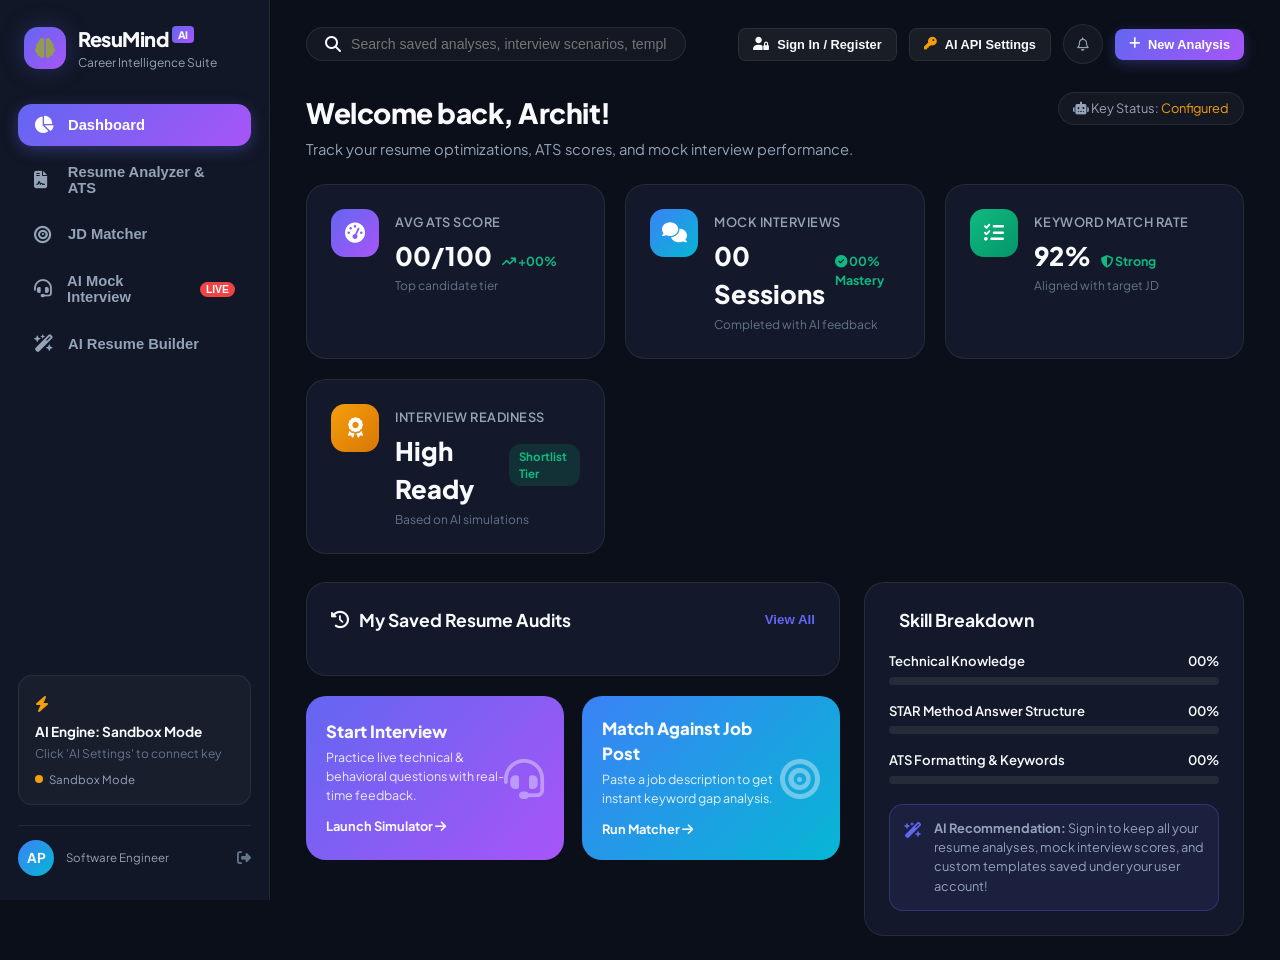
==== commit dee2a6ff: "chandes on index" ====
--- a/index.html
+++ b/index.html
@@ -14,184 +14,8 @@
   <link rel="stylesheet" href="styles.css">
 </head>
 
-<body class="dark-theme">
-
-  <!-- ==========================================================================
-       DEDICATED FULL-SCREEN AUTHENTICATION & LANDING PAGE (VISUAL LOGIN / SIGNUP)
-       ========================================================================== -->
-  <div id="authLandingView" class="auth-landing-container">
-    <div class="auth-landing-bg">
-      <div class="glow-sphere sphere-1"></div>
-      <div class="glow-sphere sphere-2"></div>
-    </div>
-
-    <div class="auth-landing-content">
-      <!-- Left Column: Branding & Feature Highlights -->
-      <div class="auth-brand-col">
-        <div class="brand-large">
-          <div class="logo-icon-lg">
-            <i class="fa-solid fa-brain"></i>
-          </div>
-          <h1>ResuMind <span class="badge-ai-lg">AI</span></h1>
-        </div>
-
-        <h2 class="auth-hero-title">Smart Resume Analyzer & AI Interview Portal</h2>
-        <p class="auth-hero-subtitle">Optimize your resume for ATS screening, match against target job postings, and
-          practice live mock interview rounds with real-time STAR feedback.</p>
-
-        <div class="feature-bullets">
-          <div class="f-item">
-            <div class="f-icon purple"><i class="fa-solid fa-file-contract"></i></div>
-            <div>
-              <strong>Instant ATS Resume Audit</strong>
-              <p>Get accurate compatibility scores, keyword density, and bullet point rewrites.</p>
-            </div>
-          </div>
-
-          <div class="f-item">
-            <div class="f-icon blue"><i class="fa-solid fa-headset"></i></div>
-            <div>
-              <strong>AI Mock Interview Coach</strong>
-              <p>Practice technical & behavioral rounds with personalized STAR evaluation.</p>
-            </div>
-          </div>
-
-          <div class="f-item">
-            <div class="f-icon emerald"><i class="fa-solid fa-database"></i></div>
-            <div>
-              <strong>Persistent SQLite Database Storage</strong>
-              <p>Sign in anytime to access your saved resume audits, JD match matrices, and scores.</p>
-            </div>
-          </div>
-        </div>
-
-        <div class="auth-status-chip">
-          <span class="dot online"></span> <strong>Database Engine:</strong> Connected to SQLite Server (`resumind.db`)
-        </div>
-      </div>
-
-      <!-- Right Column: Login / Sign Up Card -->
-      <div class="auth-card-col">
-        <div class="glass-card auth-box">
-          <div class="auth-box-header">
-            <div class="auth-tabs">
-              <button class="auth-tab-btn active" id="pageTabLogin" onclick="switchAuthPageView('login')">
-                <i class="fa-solid fa-right-to-bracket"></i> Sign In
-              </button>
-              <button class="auth-tab-btn" id="pageTabRegister" onclick="switchAuthPageView('register')">
-                <i class="fa-solid fa-user-plus"></i> Create Account
-              </button>
-            </div>
-          </div>
-
-          <div class="auth-box-body mt-4">
-            <!-- SIGN IN FORM -->
-            <form id="pageLoginForm" onsubmit="handlePageLoginSubmit(event)">
-              <h3 class="auth-form-title">Welcome Back!</h3>
-              <p class="auth-form-sub">Sign in with your email and password to access your portal.</p>
-
-              <div class="form-group mt-3">
-                <label>Email Address</label>
-                <div class="input-icon-wrapper">
-                  <i class="fa-regular fa-envelope input-icon"></i>
-                  <input type="email" id="pLoginEmail" class="form-control ps-icon" placeholder="archit@example.com"
-                    required>
-                </div>
-              </div>
-
-              <div class="form-group mt-3">
-                <label>Password</label>
-                <div class="input-icon-wrapper">
-                  <i class="fa-solid fa-lock input-icon"></i>
-                  <input type="password" id="pLoginPassword" class="form-control ps-icon" placeholder="••••••••"
-                    required>
-                </div>
-              </div>
-
-              <div class="d-flex justify-content-between align-items-center mt-3" style="font-size: 0.82rem;">
-                <label class="d-flex align-items-center gap-2" style="cursor: pointer;">
-                  <input type="checkbox" checked> Remember me
-                </label>
-                <a href="#" class="text-purple" onclick="alert('Password reset link sent to registered email.')">Forgot
-                  Password?</a>
-              </div>
-
-              <button type="submit" class="btn btn-primary w-100 mt-4 btn-lg" id="pLoginSubmitBtn">
-                <i class="fa-solid fa-right-to-bracket"></i> Sign In to Account
-              </button>
-
-              <div class="or-divider mt-4"><span>OR QUICK ACCESS</span></div>
-
-              <div class="demo-login-grid mt-3">
-                <button type="button" class="btn-demo-chip"
-                  onclick="quickLogin('archit@example.com', 'Archit Prajapati', 'Senior Full Stack Engineer')">
-                  <span class="avatar-xs">AP</span> Log in as Archit (Dev)
-                </button>
-                <button type="button" class="btn-demo-chip"
-                  onclick="quickLogin('sarah@example.com', 'Sarah Jenkins', 'Data Scientist')">
-                  <span class="avatar-xs">SJ</span> Log in as Sarah (Data)
-                </button>
-              </div>
-            </form>
-
-            <!-- CREATE ACCOUNT FORM -->
-            <form id="pageRegisterForm" class="hidden" onsubmit="handlePageRegisterSubmit(event)">
-              <h3 class="auth-form-title">Create Free Account</h3>
-              <p class="auth-form-sub">Register to save your resume versions, job matches, and interview logs to the
-                database.</p>
-
-              <div class="form-group mt-3">
-                <label>Full Name</label>
-                <div class="input-icon-wrapper">
-                  <i class="fa-regular fa-user input-icon"></i>
-                  <input type="text" id="pRegName" class="form-control ps-icon" placeholder="Archit Prajapati" required>
-                </div>
-              </div>
-
-              <div class="form-group mt-3">
-                <label>Email Address</label>
-                <div class="input-icon-wrapper">
-                  <i class="fa-regular fa-envelope input-icon"></i>
-                  <input type="email" id="pRegEmail" class="form-control ps-icon" placeholder="archit@example.com"
-                    required>
-                </div>
-              </div>
-
-              <div class="form-group mt-3">
-                <label>Target Job Role</label>
-                <select id="pRegRole" class="form-select">
-                  <option value="Senior Full Stack Software Engineer">Senior Full Stack Engineer</option>
-                  <option value="Backend Developer (Node/Python)">Backend Developer</option>
-                  <option value="Frontend Engineer (React/Next)">Frontend Engineer</option>
-                  <option value="Data Scientist / AI Engineer">Data Scientist / AI Specialist</option>
-                  <option value="DevOps & Cloud Engineer">DevOps & Cloud Engineer</option>
-                  <option value="AI & Machine Learning">AI & ML</option>
-                </select>
-              </div>
-
-              <div class="form-group mt-3">
-                <label>Password</label>
-                <div class="input-icon-wrapper">
-                  <i class="fa-solid fa-lock input-icon"></i>
-                  <input type="password" id="pRegPassword" class="form-control ps-icon"
-                    placeholder="Create strong password" required>
-                </div>
-              </div>
-
-              <button type="submit" class="btn btn-primary w-100 mt-4 btn-lg" id="pRegisterSubmitBtn">
-                <i class="fa-solid fa-user-plus"></i> Create Account & Save to Database
-              </button>
-            </form>
-          </div>
-        </div>
-      </div>
-    </div>
-  </div>
-
-  <!-- ==========================================================================
-       MAIN APPLICATION PORTAL (VISIBLE AFTER USER LOGS IN)
-       ========================================================================== -->
-  <div class="app-container hidden" id="mainAppPortal">
+<body class="light-theme">
+  <div class="app-container">
     <!-- Sidebar Navigation -->
     <aside class="sidebar">
       <div class="brand">
@@ -230,10 +54,10 @@
 
       <div class="sidebar-card">
         <div class="sparkle-icon"><i class="fa-solid fa-bolt"></i></div>
-        <h4 id="sidebarAiModelText">ResuMind AI Active</h4>
-        <p id="sidebarAiProviderText">Backend AI Engine Connected</p>
+        <h4 id="sidebarAiModelText">AI Engine: Sandbox Mode</h4>
+        <p id="sidebarAiProviderText">Click 'AI Settings' to connect key</p>
         <div class="status-indicator">
-          <span class="dot online" id="aiStatusDot"></span> <span id="aiStatusText">AI Online</span>
+          <span class="dot" id="aiStatusDot"></span> <span id="aiStatusText">Sandbox Mode</span>
         </div>
       </div>
 
@@ -241,7 +65,7 @@
       <div class="user-profile-sm" id="sidebarUserProfile">
         <div class="avatar" id="sidebarAvatar">AP</div>
         <div class="user-info">
-          <span class="name" id="sidebarUserName">Archit Prajapati</span>
+          <span class="name" id="sidebarUserName"></span>
           <span class="role" id="sidebarUserRole">Software Engineer</span>
         </div>
         <button class="btn-icon-xs ms-auto" title="Sign Out" onclick="logoutUser()"><i
@@ -258,10 +82,17 @@
           <input type="text" placeholder="Search saved analyses, interview scenarios, templates...">
         </div>
         <div class="header-actions">
-          <!-- Auth Header Pill -->
-          <div id="authHeaderState"></div>
-
-          <!-- Real AI is configured securely on the backend -->
+          <!-- Auth Trigger / Profile Pill -->
+          <div id="authHeaderState">
+            <button class="btn btn-secondary btn-sm" id="openAuthModalBtn" onclick="toggleAuthModal(true)">
+              <i class="fa-solid fa-user-lock"></i> Sign In / Register
+            </button>
+          </div>
+
+          <!-- Real AI Key Settings Trigger -->
+          <button class="btn btn-secondary btn-sm" id="openApiKeyModalBtn">
+            <i class="fa-solid fa-key text-amber"></i> AI API Settings
+          </button>
           <button class="btn-icon" title="Notifications"><i class="fa-regular fa-bell"></i></button>
           <button class="btn btn-primary btn-sm" id="quickAnalyzeBtn" onclick="switchTab('analyzer')">
             <i class="fa-solid fa-plus"></i> New Analysis
@@ -277,8 +108,8 @@
             <p class="page-subtitle">Track your resume optimizations, ATS scores, and mock interview performance.</p>
           </div>
           <div class="date-badge" id="aiApiBannerBadge">
-            <i class="fa-solid fa-database"></i> Database: <span class="text-green" id="dbStatusSpan">SQLite Active
-              (`resumind.db`)</span>
+            <i class="fa-solid fa-robot"></i> Key Status: <span class="text-amber" id="keyStatusSpan">
+              Configured</span>
           </div>
         </div>
 
@@ -288,8 +119,8 @@
             <div class="stat-details">
               <span class="stat-label">Avg ATS Score</span>
               <div class="stat-value-group">
-                <h3 class="stat-number" id="dashAtsScore">88/100</h3>
-                <span class="trend positive"><i class="fa-solid fa-arrow-trend-up"></i> +14%</span>
+                <h3 class="stat-number" id="dashAtsScore">00/100</h3>
+                <span class="trend positive"><i class="fa-solid fa-arrow-trend-up"></i> +00%</span>
               </div>
               <p class="stat-sub">Top candidate tier</p>
             </div>
@@ -300,8 +131,8 @@
             <div class="stat-details">
               <span class="stat-label">Mock Interviews</span>
               <div class="stat-value-group">
-                <h3 class="stat-number" id="dashInterviewCount">12 Sessions</h3>
-                <span class="trend positive"><i class="fa-solid fa-circle-check"></i> 85% Mastery</span>
+                <h3 class="stat-number" id="dashInterviewCount">00 Sessions</h3>
+                <span class="trend positive"><i class="fa-solid fa-circle-check"></i> 00% Mastery</span>
               </div>
               <p class="stat-sub">Completed with AI feedback</p>
             </div>
@@ -340,14 +171,16 @@
                 <h3><i class="fa-solid fa-clock-rotate-left"></i> My Saved Resume Audits</h3>
                 <button class="btn-text" onclick="switchTab('analyzer')">View All</button>
               </div>
-              <div class="audit-list" id="dashboardAuditList"></div>
+              <div class="audit-list" id="dashboardAuditList">
+                <!-- Dynamically populated per logged in user -->
+              </div>
             </div>
 
             <!-- Quick Action Banners -->
             <div class="action-banner-grid">
               <div class="banner-card gradient-purple" onclick="switchTab('interview')">
                 <div class="banner-text">
-                  <h3>Start AI Mock Interview</h3>
+                  <h3>Start  Interview</h3>
                   <p>Practice live technical & behavioral questions with real-time feedback.</p>
                   <span class="btn-link">Launch Simulator <i class="fa-solid fa-arrow-right"></i></span>
                 </div>
@@ -375,35 +208,35 @@
                 <div class="skill-bar-item">
                   <div class="skill-info">
                     <span>Technical Knowledge</span>
-                    <span>90%</span>
+                    <span>00%</span>
                   </div>
                   <div class="progress-bg">
-                    <div class="progress-fill" style="width: 90%;"></div>
+                    <div class="progress-fill" style="width: 00%;"></div>
                   </div>
                 </div>
                 <div class="skill-bar-item">
                   <div class="skill-info">
                     <span>STAR Method Answer Structure</span>
-                    <span>82%</span>
+                    <span>00%</span>
                   </div>
                   <div class="progress-bg">
-                    <div class="progress-fill" style="width: 82%;"></div>
+                    <div class="progress-fill" style="width: 00%;"></div>
                   </div>
                 </div>
                 <div class="skill-bar-item">
                   <div class="skill-info">
                     <span>ATS Formatting & Keywords</span>
-                    <span>95%</span>
+                    <span>00%</span>
                   </div>
                   <div class="progress-bg">
-                    <div class="progress-fill" style="width: 95%;"></div>
+                    <div class="progress-fill" style="width: 00%;"></div>
                   </div>
                 </div>
               </div>
               <div class="ai-tip-box mt-4">
-                <i class="fa-solid fa-database"></i>
-                <p><strong>Database Status:</strong> All your resume audits, mock interview scores, and custom templates
-                  are securely saved to your account in SQLite!</p>
+                <i class="fa-solid fa-wand-magic-sparkles"></i>
+                <p><strong>AI Recommendation:</strong> Sign in to keep all your resume analyses, mock interview scores,
+                  and custom templates saved under your user account!</p>
               </div>
             </div>
           </div>
@@ -421,6 +254,7 @@
         </div>
 
         <div class="analyzer-grid">
+          <!-- Upload & Input Box -->
           <div class="card glass-card upload-section">
             <h3><i class="fa-solid fa-cloud-arrow-up"></i> Upload or Paste Resume</h3>
 
@@ -453,12 +287,14 @@
             </div>
           </div>
 
+          <!-- Live Analysis Results -->
           <div class="card glass-card audit-results-section" id="analysisResults">
             <div class="card-header">
               <h3><i class="fa-solid fa-square-poll-vertical"></i> AI Audit Report</h3>
               <span class="badge badge-purple" id="resumeRoleTag">Target: Senior Software Engineer</span>
             </div>
 
+            <!-- Score gauge header -->
             <div class="score-banner">
               <div class="overall-score-circle">
                 <svg viewBox="0 0 100 100">
@@ -483,13 +319,15 @@
               </div>
             </div>
 
+            <!-- Detailed Tabs inside Analyzer -->
             <div class="report-tabs">
               <button class="report-tab-btn active" data-report="ats">ATS Checks</button>
               <button class="report-tab-btn" data-report="keywords">Keywords Found</button>
-              <button class="report-tab-btn" data-report="bullets">Bullet Point Enhancer</button>
+              <button class="report-tab-btn" data-report="bullets"> Point Enhancer</button>
             </div>
 
             <div class="report-content-box">
+              <!-- ATS Checks Subtab -->
               <div id="subtab-ats" class="subtab-content active">
                 <div class="check-list" id="atsCheckList">
                   <div class="check-item status-pass">
@@ -509,6 +347,7 @@
                 </div>
               </div>
 
+              <!-- Keywords Subtab -->
               <div id="subtab-keywords" class="subtab-content">
                 <div class="keyword-cloud-section">
                   <h4>Extracted Core Skills</h4>
@@ -530,6 +369,7 @@
                 </div>
               </div>
 
+              <!-- Bullet Enhancer Subtab -->
               <div id="subtab-bullets" class="subtab-content">
                 <div id="bulletEnhanceContainer">
                   <div class="bullet-rewrite-card">
@@ -644,6 +484,7 @@
         </div>
 
         <div class="interview-container">
+          <!-- Setup Panel -->
           <div class="card glass-card interview-setup" id="interviewSetupCard">
             <h3><i class="fa-solid fa-sliders"></i> Configure Interview Session</h3>
             <div class="form-row mt-3">
@@ -679,6 +520,7 @@
             </button>
           </div>
 
+          <!-- Active Simulator Interface -->
           <div class="interview-stage hidden" id="interviewStage">
             <div class="interviewer-card glass-card">
               <div class="interviewer-header">
@@ -695,6 +537,7 @@
                 </div>
               </div>
 
+              <!-- Question Box -->
               <div class="question-box">
                 <div class="d-flex justify-content-between align-items-center">
                   <span class="q-label" id="qNumberLabel">Question 1 of 3</span>
@@ -709,6 +552,7 @@
                 </div>
               </div>
 
+              <!-- Candidate Answer Input -->
               <div class="answer-section mt-4">
                 <div class="answer-header">
                   <label><i class="fa-solid fa-microphone"></i> Your Response (Speak or Type)</label>
@@ -732,6 +576,7 @@
               </div>
             </div>
 
+            <!-- AI Evaluation Panel -->
             <div class="card glass-card evaluation-panel hidden" id="evaluationPanel">
               <div class="card-header">
                 <h3><i class="fa-solid fa-award"></i> Live AI STAR Feedback</h3>
@@ -782,6 +627,7 @@
         </div>
 
         <div class="builder-layout">
+          <!-- Controls Panel -->
           <div class="card glass-card builder-form">
             <h3><i class="fa-solid fa-pen-to-square"></i> Resume Content Generator</h3>
 
@@ -809,13 +655,14 @@
             </div>
           </div>
 
+          <!-- Live Preview Document -->
           <div class="resume-preview-sheet">
             <div class="resume-document" id="resumePreviewDoc">
               <div class="res-header">
-                <h1 id="pvName">USER</h1>
+                <h1 id="pvName">ARCHIT PRAJAPATI</h1>
                 <p class="res-title" id="pvTitle">SENIOR FULL STACK SOFTWARE ENGINEER</p>
                 <div class="res-contact">
-                  <span><i class="fa-solid fa-envelope"></i> USER@example.com</span> |
+                  <span><i class="fa-solid fa-envelope"></i> archit@example.com</span> |
                   <span><i class="fa-solid fa-phone"></i> +91 98765 43210</span> |
                   <span><i class="fa-brands fa-linkedin"></i> linkedin.com/in/archit</span> |
                   <span><i class="fa-solid fa-location-dot"></i> India</span>
@@ -873,7 +720,151 @@
     </main>
   </div>
 
-  <!-- Real AI API Settings modal removed (configured securely on backend) -->
+  <!-- AUTH MODAL (LOGIN & SIGN UP) -->
+  <div class="modal-overlay hidden" id="authModal">
+    <div class="modal-card glass-card auth-modal-card">
+      <div class="modal-header">
+        <div class="auth-tabs">
+          <button class="auth-tab-btn active" id="tabBtnLogin" onclick="switchAuthTab('login')">
+            <i class="fa-solid fa-right-to-bracket"></i> Sign In
+          </button>
+          <button class="auth-tab-btn" id="tabBtnRegister" onclick="switchAuthTab('register')">
+            <i class="fa-solid fa-user-plus"></i> Create Account
+          </button>
+        </div>
+        <button class="modal-close" onclick="toggleAuthModal(false)"><i class="fa-solid fa-xmark"></i></button>
+      </div>
+
+      <div class="modal-body mt-3">
+        <!-- SIGN IN FORM -->
+        <form id="loginForm" onsubmit="handleLoginSubmit(event)">
+          <p class="text-muted" style="font-size: 0.85rem; margin-bottom: 14px;">Sign in to access your saved resume
+            audits, interview history, and target JD reports.</p>
+
+          <div class="form-group">
+            <label>Email Address</label>
+            <input type="email" id="loginEmail" class="form-control" placeholder="archit@example.com" required>
+          </div>
+
+          <div class="form-group mt-3">
+            <label>Password</label>
+            <input type="password" id="loginPassword" class="form-control" placeholder="••••••••" required>
+          </div>
+
+          <div class="d-flex justify-content-between align-items-center mt-3" style="font-size: 0.8rem;">
+            <label class="d-flex align-items-center gap-2">
+              <input type="checkbox" checked> Remember me
+            </label>
+            <a href="#" class="text-purple" onclick="alert('Password reset link sent to email.')">Forgot Password?</a>
+          </div>
+
+          <button type="submit" class="btn btn-primary w-100 mt-4">
+            <i class="fa-solid fa-right-to-bracket"></i> Sign In to Account
+          </button>
+
+          <div class="demo-auth-box mt-3">
+            <span class="text-dim" style="font-size: 0.75rem; display: block; margin-bottom: 6px;">⚡ Quick Demo
+              One-Click Sign In:</span>
+            <div class="sample-btns">
+              <button type="button" class="btn-chip"
+                onclick="quickLogin('archit@example.com', 'Archit Prajapati', 'Software Engineer')">Archit Prajapati
+                (Dev)</button>
+              <button type="button" class="btn-chip"
+                onclick="quickLogin('sarah@example.com', 'Sarah Jenkins', 'Data Scientist')">Sarah Jenkins
+                (Data)</button>
+            </div>
+          </div>
+        </form>
+
+        <!-- CREATE ACCOUNT FORM -->
+        <form id="registerForm" class="hidden" onsubmit="handleRegisterSubmit(event)">
+          <p class="text-muted" style="font-size: 0.85rem; margin-bottom: 14px;">Create your ResuMind AI account to
+            store your resume versions and track interview mastery.</p>
+
+          <div class="form-group">
+            <label>Full Name</label>
+            <input type="text" id="regName" class="form-control" placeholder="Archit Prajapati" required>
+          </div>
+
+          <div class="form-group mt-3">
+            <label>Email Address</label>
+            <input type="email" id="regEmail" class="form-control" placeholder="archit@example.com" required>
+          </div>
+
+          <div class="form-group mt-3">
+            <label>Target Job Role</label>
+            <select id="regRole" class="form-select">
+              <option value="Senior Full Stack Software Engineer">Senior Full Stack Engineer</option>
+              <option value="Backend Developer (Node/Python)">Backend Developer</option>
+              <option value="Frontend Engineer (React/Next)">Frontend Engineer</option>
+              <option value="Data Scientist / AI Engineer">Data Scientist / AI Specialist</option>
+              <option value="DevOps & Cloud Engineer">DevOps & Cloud Engineer</option>
+            </select>
+          </div>
+
+          <div class="form-group mt-3">
+            <label>Password</label>
+            <input type="password" id="regPassword" class="form-control" placeholder="Create a strong password"
+              required>
+          </div>
+
+          <button type="submit" class="btn btn-primary w-100 mt-4">
+            <i class="fa-solid fa-user-plus"></i> Create Free Account
+          </button>
+        </form>
+      </div>
+    </div>
+  </div>
+
+  <!-- REAL AI API SETTINGS MODAL -->
+  <div class="modal-overlay hidden" id="apiKeyModal">
+    <div class="modal-card glass-card">
+      <div class="modal-header">
+        <h3><i class="fa-solid fa-sliders text-purple"></i> Configure Real AI API Key</h3>
+        <button class="modal-close" onclick="toggleApiKeyModal(false)"><i class="fa-solid fa-xmark"></i></button>
+      </div>
+      <div class="modal-body mt-3">
+        <p class="text-muted" style="font-size: 0.85rem;">Connect your personal AI API Key (Google Gemini, OpenAI, or
+          Groq) to enable 100% real live resume parsing, real AI mock interview evaluation, and instant bullet point
+          re-writing.</p>
+
+        <div class="form-group mt-3">
+          <label>Select AI Provider</label>
+          <select id="aiProviderSelect" class="form-select">
+            <option value="gemini">Google Gemini (Recommended - Free Tier Available)</option>
+            <option value="openai">OpenAI (GPT-4o-mini / GPT-3.5-Turbo)</option>
+            <option value="groq">Groq AI (Llama 3 70B - High Speed)</option>
+          </select>
+        </div>
+
+        <div class="form-group mt-3">
+          <label>Select AI Model</label>
+          <select id="aiModelSelect" class="form-select">
+            <option value="gemini-2.0-flash">gemini-2.0-flash (Fast & Accurate)</option>
+            <option value="gemini-1.5-flash">gemini-1.5-flash</option>
+            <option value="gpt-4o-mini">gpt-4o-mini</option>
+            <option value="llama-3.3-70b-versatile">llama-3.3-70b-versatile (Groq)</option>
+          </select>
+        </div>
+
+        <div class="form-group mt-3">
+          <label>Your API Key</label>
+          <div class="input-password-wrapper">
+            <input type="password" id="userApiKeyInput" class="form-control" placeholder="AIzaSy... or sk-...">
+            <button class="btn-toggle-vis" onclick="toggleApiKeyVisibility()"><i class="fa-solid fa-eye"
+                id="eyeIcon"></i></button>
+          </div>
+          <small class="text-dim" style="display:block; margin-top:4px;">🔑 Your key is stored securely in your local
+            browser storage (`localStorage`) and never sent to any external 3rd-party server.</small>
+        </div>
+
+        <div class="modal-actions mt-4">
+          <button class="btn btn-secondary" onclick="clearApiKey()">Remove Key (Return to Demo Mode)</button>
+          <button class="btn btn-primary ms-auto" onclick="saveApiKey()">Save Key & Enable Real AI</button>
+        </div>
+      </div>
+    </div>
+  </div>
 
   <script src="app.js"></script>
 </body>
--- a/styles.css
+++ b/styles.css
@@ -40,7 +40,7 @@
   padding: 0;
 }
 
-body.dark-theme {
+body.light-theme {
   background-color: var(--bg-dark);
   color: var(--text-main);
   font-family: var(--font-body);
@@ -84,7 +84,7 @@
   align-items: center;
   justify-content: center;
   font-size: 20px;
-  color: #fff;
+  color: #959a52;
   box-shadow: var(--shadow-glow);
 }
 
@@ -609,7 +609,7 @@
 
 .progress-bg {
   height: 8px;
-  background: rgba(245, 238, 238, 0.537);
+  background: rgba(255, 255, 255, 0.08);
   border-radius: 10px;
   overflow: hidden;
 }
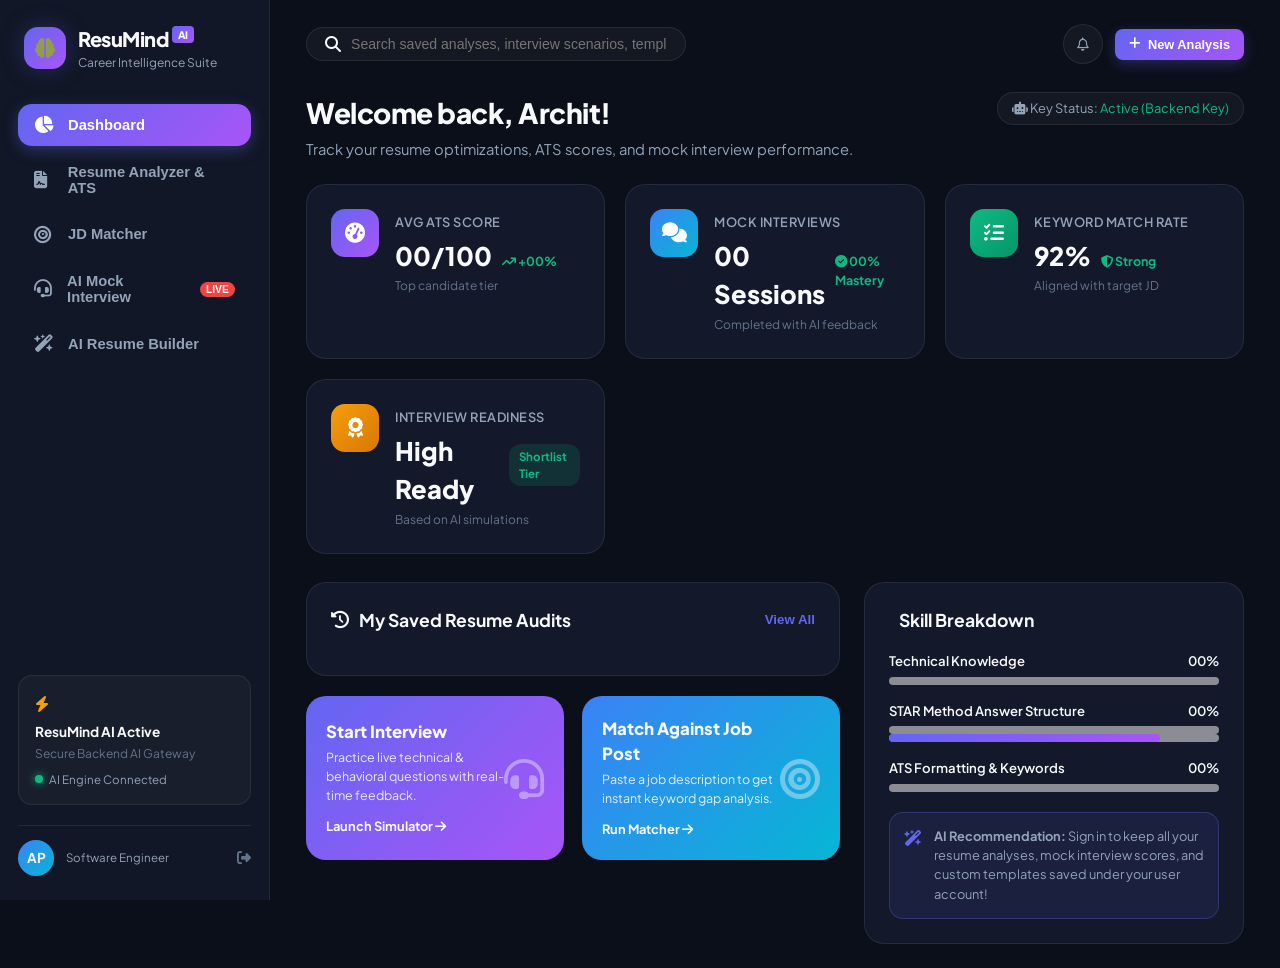
==== commit 6bfb4937: "Merge branch 'main' into archit" ====
--- a/index.html
+++ b/index.html
@@ -54,10 +54,10 @@
 
       <div class="sidebar-card">
         <div class="sparkle-icon"><i class="fa-solid fa-bolt"></i></div>
-        <h4 id="sidebarAiModelText">AI Engine: Sandbox Mode</h4>
-        <p id="sidebarAiProviderText">Click 'AI Settings' to connect key</p>
+        <h4 id="sidebarAiModelText">ResuMind AI Active</h4>
+        <p id="sidebarAiProviderText">Backend AI Engine Connected</p>
         <div class="status-indicator">
-          <span class="dot" id="aiStatusDot"></span> <span id="aiStatusText">Sandbox Mode</span>
+          <span class="dot online" id="aiStatusDot"></span> <span id="aiStatusText">AI Online</span>
         </div>
       </div>
 
@@ -82,17 +82,10 @@
           <input type="text" placeholder="Search saved analyses, interview scenarios, templates...">
         </div>
         <div class="header-actions">
-          <!-- Auth Trigger / Profile Pill -->
-          <div id="authHeaderState">
-            <button class="btn btn-secondary btn-sm" id="openAuthModalBtn" onclick="toggleAuthModal(true)">
-              <i class="fa-solid fa-user-lock"></i> Sign In / Register
-            </button>
-          </div>
-
-          <!-- Real AI Key Settings Trigger -->
-          <button class="btn btn-secondary btn-sm" id="openApiKeyModalBtn">
-            <i class="fa-solid fa-key text-amber"></i> AI API Settings
-          </button>
+          <!-- Auth Header Pill -->
+          <div id="authHeaderState"></div>
+
+          <!-- Real AI is configured securely on the backend -->
           <button class="btn-icon" title="Notifications"><i class="fa-regular fa-bell"></i></button>
           <button class="btn btn-primary btn-sm" id="quickAnalyzeBtn" onclick="switchTab('analyzer')">
             <i class="fa-solid fa-plus"></i> New Analysis
@@ -171,9 +164,7 @@
                 <h3><i class="fa-solid fa-clock-rotate-left"></i> My Saved Resume Audits</h3>
                 <button class="btn-text" onclick="switchTab('analyzer')">View All</button>
               </div>
-              <div class="audit-list" id="dashboardAuditList">
-                <!-- Dynamically populated per logged in user -->
-              </div>
+              <div class="audit-list" id="dashboardAuditList"></div>
             </div>
 
             <!-- Quick Action Banners -->
@@ -222,6 +213,9 @@
                   <div class="progress-bg">
                     <div class="progress-fill" style="width: 00%;"></div>
                   </div>
+                  <div class="progress-bg">
+                    <div class="progress-fill" style="width: 82%;"></div>
+                  </div>
                 </div>
                 <div class="skill-bar-item">
                   <div class="skill-info">
@@ -254,7 +248,6 @@
         </div>
 
         <div class="analyzer-grid">
-          <!-- Upload & Input Box -->
           <div class="card glass-card upload-section">
             <h3><i class="fa-solid fa-cloud-arrow-up"></i> Upload or Paste Resume</h3>
 
@@ -287,14 +280,12 @@
             </div>
           </div>
 
-          <!-- Live Analysis Results -->
           <div class="card glass-card audit-results-section" id="analysisResults">
             <div class="card-header">
               <h3><i class="fa-solid fa-square-poll-vertical"></i> AI Audit Report</h3>
               <span class="badge badge-purple" id="resumeRoleTag">Target: Senior Software Engineer</span>
             </div>
 
-            <!-- Score gauge header -->
             <div class="score-banner">
               <div class="overall-score-circle">
                 <svg viewBox="0 0 100 100">
@@ -319,7 +310,6 @@
               </div>
             </div>
 
-            <!-- Detailed Tabs inside Analyzer -->
             <div class="report-tabs">
               <button class="report-tab-btn active" data-report="ats">ATS Checks</button>
               <button class="report-tab-btn" data-report="keywords">Keywords Found</button>
@@ -327,7 +317,6 @@
             </div>
 
             <div class="report-content-box">
-              <!-- ATS Checks Subtab -->
               <div id="subtab-ats" class="subtab-content active">
                 <div class="check-list" id="atsCheckList">
                   <div class="check-item status-pass">
@@ -347,7 +336,6 @@
                 </div>
               </div>
 
-              <!-- Keywords Subtab -->
               <div id="subtab-keywords" class="subtab-content">
                 <div class="keyword-cloud-section">
                   <h4>Extracted Core Skills</h4>
@@ -369,7 +357,6 @@
                 </div>
               </div>
 
-              <!-- Bullet Enhancer Subtab -->
               <div id="subtab-bullets" class="subtab-content">
                 <div id="bulletEnhanceContainer">
                   <div class="bullet-rewrite-card">
@@ -484,7 +471,6 @@
         </div>
 
         <div class="interview-container">
-          <!-- Setup Panel -->
           <div class="card glass-card interview-setup" id="interviewSetupCard">
             <h3><i class="fa-solid fa-sliders"></i> Configure Interview Session</h3>
             <div class="form-row mt-3">
@@ -520,7 +506,6 @@
             </button>
           </div>
 
-          <!-- Active Simulator Interface -->
           <div class="interview-stage hidden" id="interviewStage">
             <div class="interviewer-card glass-card">
               <div class="interviewer-header">
@@ -537,7 +522,6 @@
                 </div>
               </div>
 
-              <!-- Question Box -->
               <div class="question-box">
                 <div class="d-flex justify-content-between align-items-center">
                   <span class="q-label" id="qNumberLabel">Question 1 of 3</span>
@@ -552,7 +536,6 @@
                 </div>
               </div>
 
-              <!-- Candidate Answer Input -->
               <div class="answer-section mt-4">
                 <div class="answer-header">
                   <label><i class="fa-solid fa-microphone"></i> Your Response (Speak or Type)</label>
@@ -576,7 +559,6 @@
               </div>
             </div>
 
-            <!-- AI Evaluation Panel -->
             <div class="card glass-card evaluation-panel hidden" id="evaluationPanel">
               <div class="card-header">
                 <h3><i class="fa-solid fa-award"></i> Live AI STAR Feedback</h3>
@@ -627,7 +609,6 @@
         </div>
 
         <div class="builder-layout">
-          <!-- Controls Panel -->
           <div class="card glass-card builder-form">
             <h3><i class="fa-solid fa-pen-to-square"></i> Resume Content Generator</h3>
 
@@ -655,14 +636,13 @@
             </div>
           </div>
 
-          <!-- Live Preview Document -->
           <div class="resume-preview-sheet">
             <div class="resume-document" id="resumePreviewDoc">
               <div class="res-header">
-                <h1 id="pvName">ARCHIT PRAJAPATI</h1>
+                <h1 id="pvName">USER</h1>
                 <p class="res-title" id="pvTitle">SENIOR FULL STACK SOFTWARE ENGINEER</p>
                 <div class="res-contact">
-                  <span><i class="fa-solid fa-envelope"></i> archit@example.com</span> |
+                  <span><i class="fa-solid fa-envelope"></i> USER@example.com</span> |
                   <span><i class="fa-solid fa-phone"></i> +91 98765 43210</span> |
                   <span><i class="fa-brands fa-linkedin"></i> linkedin.com/in/archit</span> |
                   <span><i class="fa-solid fa-location-dot"></i> India</span>
--- a/styles.css
+++ b/styles.css
@@ -609,7 +609,7 @@
 
 .progress-bg {
   height: 8px;
-  background: rgba(255, 255, 255, 0.08);
+  background: rgba(245, 238, 238, 0.537);
   border-radius: 10px;
   overflow: hidden;
 }
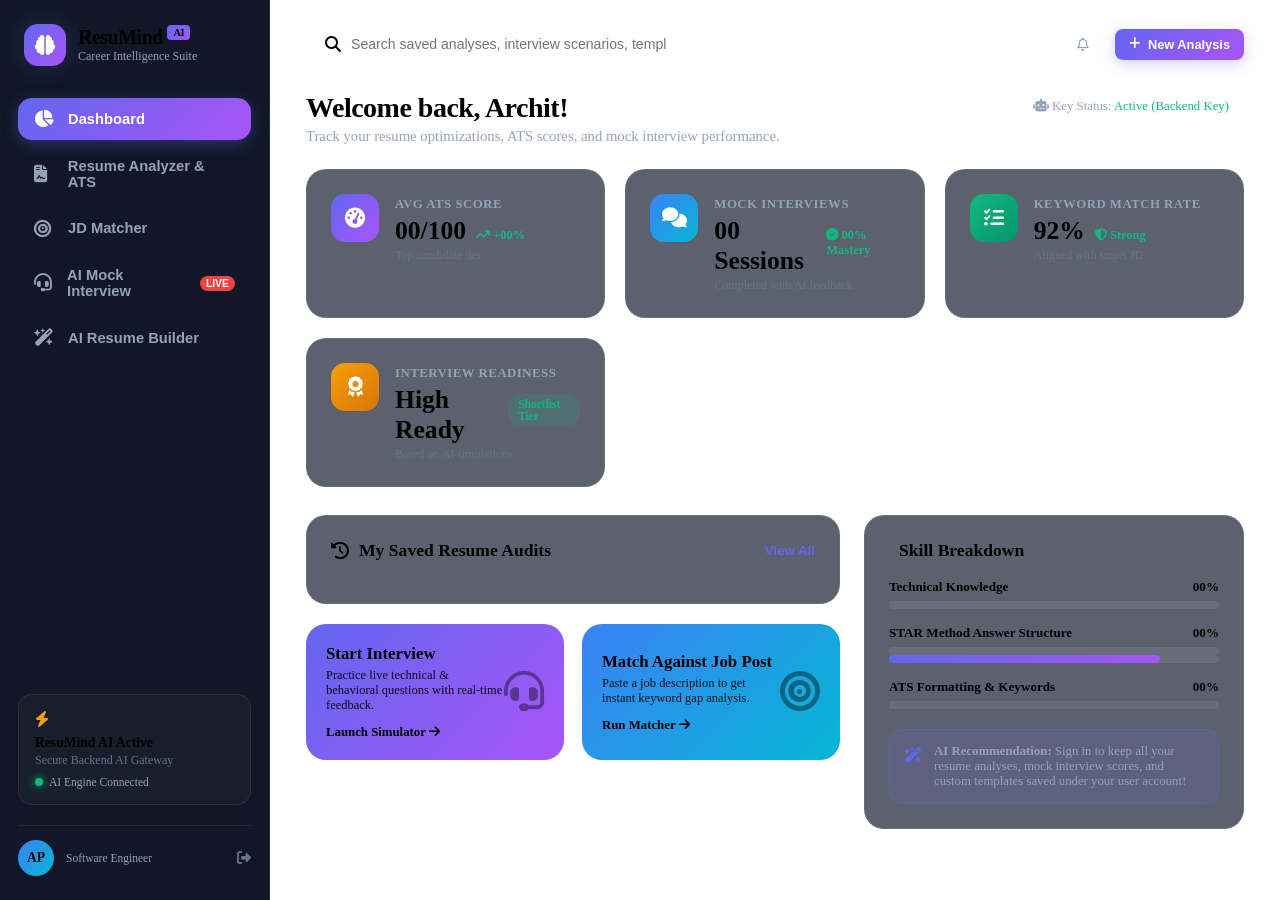
==== commit dd60ad1f: "to chnage in index file" ====
--- a/index.html
+++ b/index.html
@@ -171,7 +171,7 @@
             <div class="action-banner-grid">
               <div class="banner-card gradient-purple" onclick="switchTab('interview')">
                 <div class="banner-text">
-                  <h3>Start  Interview</h3>
+                  <h3>Start Interview</h3>
                   <p>Practice live technical & behavioral questions with real-time feedback.</p>
                   <span class="btn-link">Launch Simulator <i class="fa-solid fa-arrow-right"></i></span>
                 </div>
@@ -518,7 +518,7 @@
                   <span class="role-badge" id="activeRoleBadge">Full Stack Engineer Round</span>
                 </div>
                 <div class="session-timer ms-auto">
-                  <i class="fa-solid fa-clock"></i> <span id="sessionTime">Live Session</span>
+                  <i class="fa-solid fa-clock"></i> <span id="sessionTime">Live Streamming</span>
                 </div>
               </div>
 
--- a/styles.css
+++ b/styles.css
@@ -9,25 +9,25 @@
   --bg-card-hover: rgba(30, 41, 66, 0.8);
   --border-color: rgba(255, 255, 255, 0.08);
   --border-light: rgba(255, 255, 255, 0.15);
-  
+
   --primary-accent: #6366f1;
   --primary-gradient: linear-gradient(135deg, #6366f1 0%, #a855f7 100%);
   --secondary-gradient: linear-gradient(135deg, #3b82f6 0%, #06b6d4 100%);
   --emerald-gradient: linear-gradient(135deg, #10b981 0%, #059669 100%);
   --amber-gradient: linear-gradient(135deg, #f59e0b 0%, #d97706 100%);
-  
-  --text-main: #f8fafc;
+
+  --text-main: #fcf8fc;
   --text-muted: #94a3b8;
   --text-dim: #64748b;
-  
+
   --status-success: #10b981;
   --status-warning: #f59e0b;
   --status-danger: #ef4444;
-  
+
   --font-heading: 'Plus Jakarta Sans', sans-serif;
   --font-body: 'Plus Jakarta Sans', sans-serif;
   --font-code: 'Space Grotesk', monospace;
-  
+
   --radius-sm: 8px;
   --radius-md: 14px;
   --radius-lg: 20px;
@@ -40,7 +40,7 @@
   padding: 0;
 }
 
-body.light-theme {
+body.dark-theme {
   background-color: var(--bg-dark);
   color: var(--text-main);
   font-family: var(--font-body);
@@ -84,7 +84,7 @@
   align-items: center;
   justify-content: center;
   font-size: 20px;
-  color: #959a52;
+  color: #fff;
   box-shadow: var(--shadow-glow);
 }
 
@@ -348,8 +348,15 @@
 }
 
 @keyframes fadeIn {
-  from { opacity: 0; transform: translateY(6px); }
-  to { opacity: 1; transform: translateY(0); }
+  from {
+    opacity: 0;
+    transform: translateY(6px);
+  }
+
+  to {
+    opacity: 1;
+    transform: translateY(0);
+  }
 }
 
 /* Common Page Header */
@@ -415,10 +422,21 @@
   color: #fff;
 }
 
-.stat-icon.purple { background: var(--primary-gradient); }
-.stat-icon.blue { background: var(--secondary-gradient); }
-.stat-icon.emerald { background: var(--emerald-gradient); }
-.stat-icon.amber { background: var(--amber-gradient); }
+.stat-icon.purple {
+  background: var(--primary-gradient);
+}
+
+.stat-icon.blue {
+  background: var(--secondary-gradient);
+}
+
+.stat-icon.emerald {
+  background: var(--emerald-gradient);
+}
+
+.stat-icon.amber {
+  background: var(--amber-gradient);
+}
 
 .stat-details {
   flex: 1;
@@ -449,7 +467,9 @@
   font-weight: 700;
 }
 
-.trend.positive { color: var(--status-success); }
+.trend.positive {
+  color: var(--status-success);
+}
 
 .stat-sub {
   font-size: 0.75rem;
@@ -566,8 +586,13 @@
   box-shadow: 0 8px 25px rgba(0, 0, 0, 0.4);
 }
 
-.gradient-purple { background: var(--primary-gradient); }
-.gradient-blue { background: var(--secondary-gradient); }
+.gradient-purple {
+  background: var(--primary-gradient);
+}
+
+.gradient-blue {
+  background: var(--secondary-gradient);
+}
 
 .banner-text h3 {
   font-size: 1.05rem;
@@ -609,7 +634,7 @@
 
 .progress-bg {
   height: 8px;
-  background: rgba(245, 238, 238, 0.537);
+  background: rgba(255, 255, 255, 0.08);
   border-radius: 10px;
   overflow: hidden;
 }
@@ -692,7 +717,8 @@
   content: '';
   position: absolute;
   top: 50%;
-  left: 0; right: 0;
+  left: 0;
+  right: 0;
   height: 1px;
   background: var(--border-color);
 }
@@ -811,9 +837,20 @@
   font-weight: 700;
 }
 
-.tag-pass { background: rgba(16, 185, 129, 0.15); color: var(--status-success); }
-.tag-warn { background: rgba(245, 158, 11, 0.15); color: var(--status-warning); }
-.tag-fail { background: rgba(239, 68, 68, 0.15); color: var(--status-danger); }
+.tag-pass {
+  background: rgba(16, 185, 129, 0.15);
+  color: var(--status-success);
+}
+
+.tag-warn {
+  background: rgba(245, 158, 11, 0.15);
+  color: var(--status-warning);
+}
+
+.tag-fail {
+  background: rgba(239, 68, 68, 0.15);
+  color: var(--status-danger);
+}
 
 /* Report Subtabs */
 .report-tabs {
@@ -863,13 +900,32 @@
   background: rgba(255, 255, 255, 0.02);
 }
 
-.check-item i { font-size: 1.1rem; margin-top: 2px; }
-.check-item.status-pass i { color: var(--status-success); }
-.check-item.status-warn i { color: var(--status-warning); }
-.check-item.status-fail i { color: var(--status-danger); }
-
-.check-details strong { font-size: 0.88rem; display: block; }
-.check-details p { font-size: 0.8rem; color: var(--text-muted); }
+.check-item i {
+  font-size: 1.1rem;
+  margin-top: 2px;
+}
+
+.check-item.status-pass i {
+  color: var(--status-success);
+}
+
+.check-item.status-warn i {
+  color: var(--status-warning);
+}
+
+.check-item.status-fail i {
+  color: var(--status-danger);
+}
+
+.check-details strong {
+  font-size: 0.88rem;
+  display: block;
+}
+
+.check-details p {
+  font-size: 0.8rem;
+  color: var(--text-muted);
+}
 
 .pill-group {
   display: flex;
@@ -885,8 +941,17 @@
   font-weight: 600;
 }
 
-.pill-green { background: rgba(16, 185, 129, 0.12); color: var(--status-success); border: 1px solid rgba(16, 185, 129, 0.3); }
-.pill-red { background: rgba(239, 68, 68, 0.12); color: var(--status-danger); border: 1px solid rgba(239, 68, 68, 0.3); }
+.pill-green {
+  background: rgba(16, 185, 129, 0.12);
+  color: var(--status-success);
+  border: 1px solid rgba(16, 185, 129, 0.3);
+}
+
+.pill-red {
+  background: rgba(239, 68, 68, 0.12);
+  color: var(--status-danger);
+  border: 1px solid rgba(239, 68, 68, 0.3);
+}
 
 .bullet-rewrite-card {
   background: rgba(255, 255, 255, 0.02);
@@ -935,7 +1000,9 @@
   gap: 24px;
 }
 
-.form-select, .form-textarea, .form-control {
+.form-select,
+.form-textarea,
+.form-control {
   width: 100%;
   background: rgba(255, 255, 255, 0.04);
   border: 1px solid var(--border-color);
@@ -948,7 +1015,9 @@
   transition: border-color 0.2s ease;
 }
 
-.form-select:focus, .form-textarea:focus, .form-control:focus {
+.form-select:focus,
+.form-textarea:focus,
+.form-control:focus {
   border-color: var(--primary-accent);
 }
 
@@ -988,7 +1057,8 @@
   font-size: 0.82rem;
 }
 
-.matrix-table th, .matrix-table td {
+.matrix-table th,
+.matrix-table td {
   padding: 10px 12px;
   text-align: left;
   border-bottom: 1px solid var(--border-color);
@@ -1115,7 +1185,9 @@
   color: var(--text-muted);
 }
 
-.eval-list li { margin-bottom: 4px; }
+.eval-list li {
+  margin-bottom: 4px;
+}
 
 .improved-answer-box {
   background: rgba(16, 185, 129, 0.08);
@@ -1139,7 +1211,10 @@
 /* MODAL STYLES */
 .modal-overlay {
   position: fixed;
-  top: 0; left: 0; right: 0; bottom: 0;
+  top: 0;
+  left: 0;
+  right: 0;
+  bottom: 0;
   background: rgba(0, 0, 0, 0.75);
   backdrop-filter: blur(8px);
   display: flex;
@@ -1154,7 +1229,7 @@
   max-width: 90vw;
   background: #111726;
   border: 1px solid var(--border-light);
-  box-shadow: 0 20px 50px rgba(0,0,0,0.8);
+  box-shadow: 0 20px 50px rgba(0, 0, 0, 0.8);
 }
 
 .auth-modal-card {
@@ -1202,7 +1277,9 @@
   cursor: pointer;
 }
 
-.modal-close:hover { color: #fff; }
+.modal-close:hover {
+  color: #fff;
+}
 
 .input-password-wrapper {
   position: relative;
@@ -1255,7 +1332,7 @@
   color: #1e293b;
   border-radius: 8px;
   padding: 40px;
-  box-shadow: 0 10px 30px rgba(0,0,0,0.5);
+  box-shadow: 0 10px 30px rgba(0, 0, 0, 0.5);
   min-height: 700px;
 }
 
@@ -1318,7 +1395,9 @@
   color: #334155;
 }
 
-.exp-item li { margin-bottom: 4px; }
+.exp-item li {
+  margin-bottom: 4px;
+}
 
 /* Global Buttons & Utility Classes */
 .btn {
@@ -1356,10 +1435,28 @@
   background: rgba(255, 255, 255, 0.12);
 }
 
-.btn-sm { padding: 8px 14px; font-size: 0.8rem; }
-.btn-xs { padding: 4px 10px; font-size: 0.72rem; }
-.btn-lg { padding: 14px 28px; font-size: 1rem; }
-.btn-text { background: none; border: none; color: var(--primary-accent); font-weight: 700; cursor: pointer; }
+.btn-sm {
+  padding: 8px 14px;
+  font-size: 0.8rem;
+}
+
+.btn-xs {
+  padding: 4px 10px;
+  font-size: 0.72rem;
+}
+
+.btn-lg {
+  padding: 14px 28px;
+  font-size: 1rem;
+}
+
+.btn-text {
+  background: none;
+  border: none;
+  color: var(--primary-accent);
+  font-weight: 700;
+  cursor: pointer;
+}
 
 .badge {
   padding: 4px 10px;
@@ -1368,22 +1465,76 @@
   font-weight: 700;
 }
 
-.badge-purple { background: rgba(99, 102, 241, 0.15); color: var(--primary-accent); }
-.badge-success { background: rgba(16, 185, 129, 0.15); color: var(--status-success); }
-
-.w-100 { width: 100%; }
-.mt-2 { margin-top: 8px; }
-.mt-3 { margin-top: 12px; }
-.mt-4 { margin-top: 20px; }
-.hidden { display: none !important; }
-.text-green { color: var(--status-success); }
-.text-amber { color: var(--status-warning); }
-.text-purple { color: var(--primary-accent); }
-.text-dim { color: var(--text-dim); }
-.text-muted { color: var(--text-muted); }
-.ms-auto { margin-left: auto; }
-.text-start { text-align: left; }
-.d-flex { display: flex; }
-.justify-content-between { justify-content: space-between; }
-.align-items-center { align-items: center; }
-.gap-2 { gap: 8px; }
+.badge-purple {
+  background: rgba(99, 102, 241, 0.15);
+  color: var(--primary-accent);
+}
+
+.badge-success {
+  background: rgba(16, 185, 129, 0.15);
+  color: var(--status-success);
+}
+
+.w-100 {
+  width: 100%;
+}
+
+.mt-2 {
+  margin-top: 8px;
+}
+
+.mt-3 {
+  margin-top: 12px;
+}
+
+.mt-4 {
+  margin-top: 20px;
+}
+
+.hidden {
+  display: none !important;
+}
+
+.text-green {
+  color: var(--status-success);
+}
+
+.text-amber {
+  color: var(--status-warning);
+}
+
+.text-purple {
+  color: var(--primary-accent);
+}
+
+.text-dim {
+  color: var(--text-dim);
+}
+
+.text-muted {
+  color: var(--text-muted);
+}
+
+.ms-auto {
+  margin-left: auto;
+}
+
+.text-start {
+  text-align: left;
+}
+
+.d-flex {
+  display: flex;
+}
+
+.justify-content-between {
+  justify-content: space-between;
+}
+
+.align-items-center {
+  align-items: center;
+}
+
+.gap-2 {
+  gap: 8px;
+}
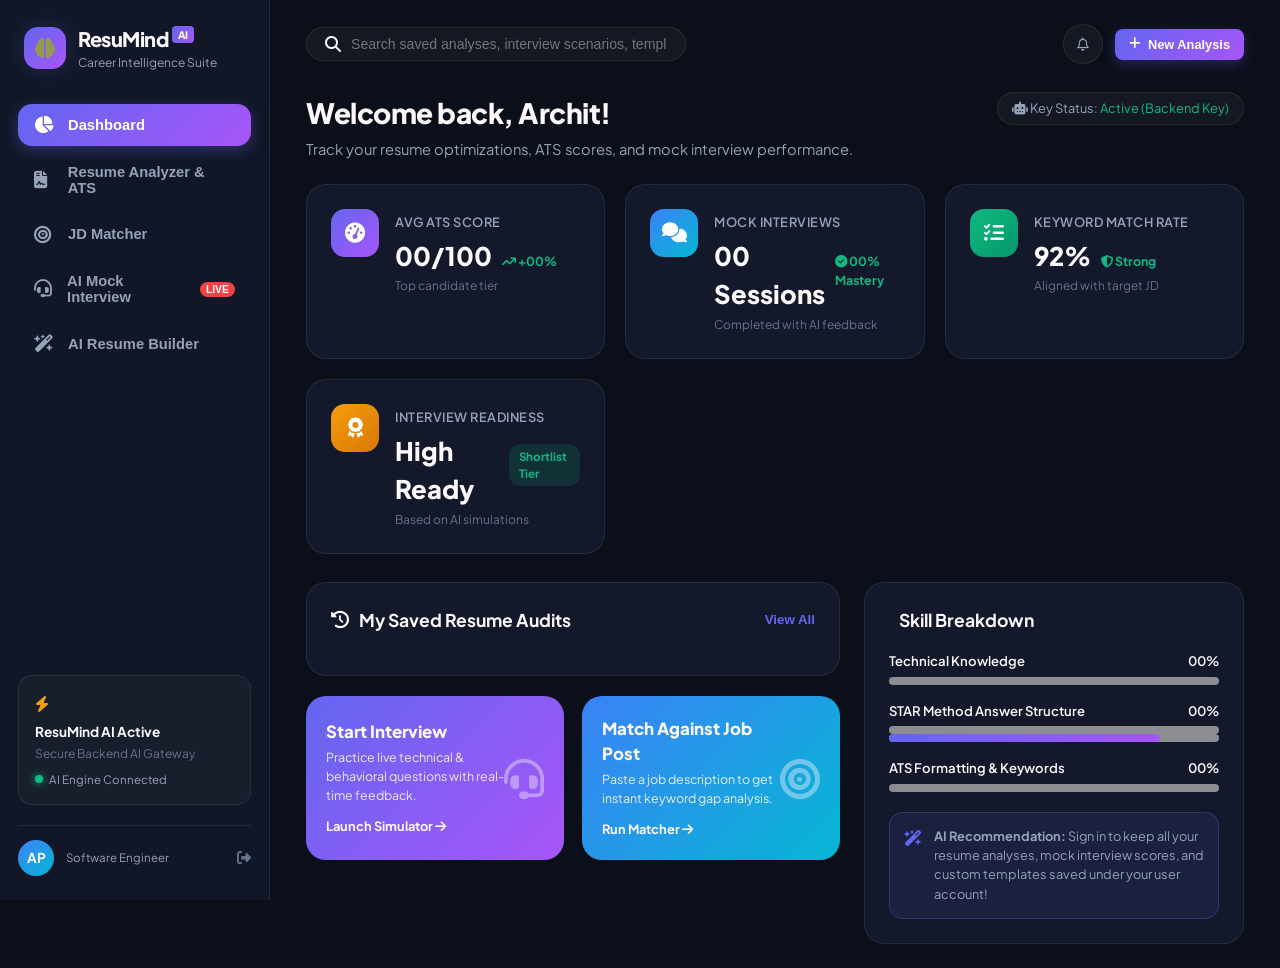
==== commit 9306390a: "to change in index" ====
--- a/index.html
+++ b/index.html
@@ -463,7 +463,7 @@
       <section id="tab-interview" class="tab-page">
         <div class="page-header">
           <div>
-            <h1 class="page-title">AI Mock Interview Simulator</h1>
+            <h1 class="page-title">AI Mock round Interview Simularatory</h1>
             <p class="page-subtitle">Practice interactive tech & behavioral interview rounds with real-time AI
               evaluation & STAR feedback.</p>
           </div>
@@ -495,6 +495,7 @@
               <div class="form-group">
                 <label>Difficulty Level</label>
                 <select id="interviewDiffSelect" class="form-select">
+                  <option value="High-Level">High-Level (5+ yrs exp)</option>
                   <option value="Mid-Level">Mid-Level (3+ yrs exp)</option>
                   <option value="Senior Lead">Senior / Lead Architect</option>
                   <option value="Entry Level">Entry / Junior Engineer</option>
@@ -763,12 +764,12 @@
 
           <div class="form-group">
             <label>Full Name</label>
-            <input type="text" id="regName" class="form-control" placeholder="Archit Prajapati" required>
+            <input type="text" id="regName" class="form-control" placeholder="USER_NAME" required>
           </div>
 
           <div class="form-group mt-3">
             <label>Email Address</label>
-            <input type="email" id="regEmail" class="form-control" placeholder="archit@example.com" required>
+            <input type="email" id="regEmail" class="form-control" placeholder="USER_EMAIL" required>
           </div>
 
           <div class="form-group mt-3">
--- a/styles.css
+++ b/styles.css
@@ -31,7 +31,7 @@
   --radius-sm: 8px;
   --radius-md: 14px;
   --radius-lg: 20px;
-  --shadow-glow: 0 0 25px rgba(99, 102, 241, 0.25);
+  --shadow-glow: 0 0 25px rgba(97, 99, 219, 0.25);
 }
 
 * {
@@ -40,7 +40,7 @@
   padding: 0;
 }
 
-body.dark-theme {
+body.light-theme {
   background-color: var(--bg-dark);
   color: var(--text-main);
   font-family: var(--font-body);
@@ -84,7 +84,7 @@
   align-items: center;
   justify-content: center;
   font-size: 20px;
-  color: #fff;
+  color: #959a52;
   box-shadow: var(--shadow-glow);
 }
 
@@ -634,7 +634,7 @@
 
 .progress-bg {
   height: 8px;
-  background: rgba(255, 255, 255, 0.08);
+  background: rgba(245, 238, 238, 0.537);
   border-radius: 10px;
   overflow: hidden;
 }
@@ -1006,7 +1006,7 @@
   width: 100%;
   background: rgba(255, 255, 255, 0.04);
   border: 1px solid var(--border-color);
-  color: var(--text-main);
+  color: #0b0f19;
   padding: 12px 14px;
   border-radius: var(--radius-sm);
   font-family: inherit;
@@ -1215,7 +1215,7 @@
   left: 0;
   right: 0;
   bottom: 0;
-  background: rgba(0, 0, 0, 0.75);
+  background: rgba(255, 255, 255, 0.75);
   backdrop-filter: blur(8px);
   display: flex;
   align-items: center;
@@ -1292,7 +1292,7 @@
   right: 12px;
   background: transparent;
   border: none;
-  color: var(--text-muted);
+  color: #ffffff;
   cursor: pointer;
 }
 
